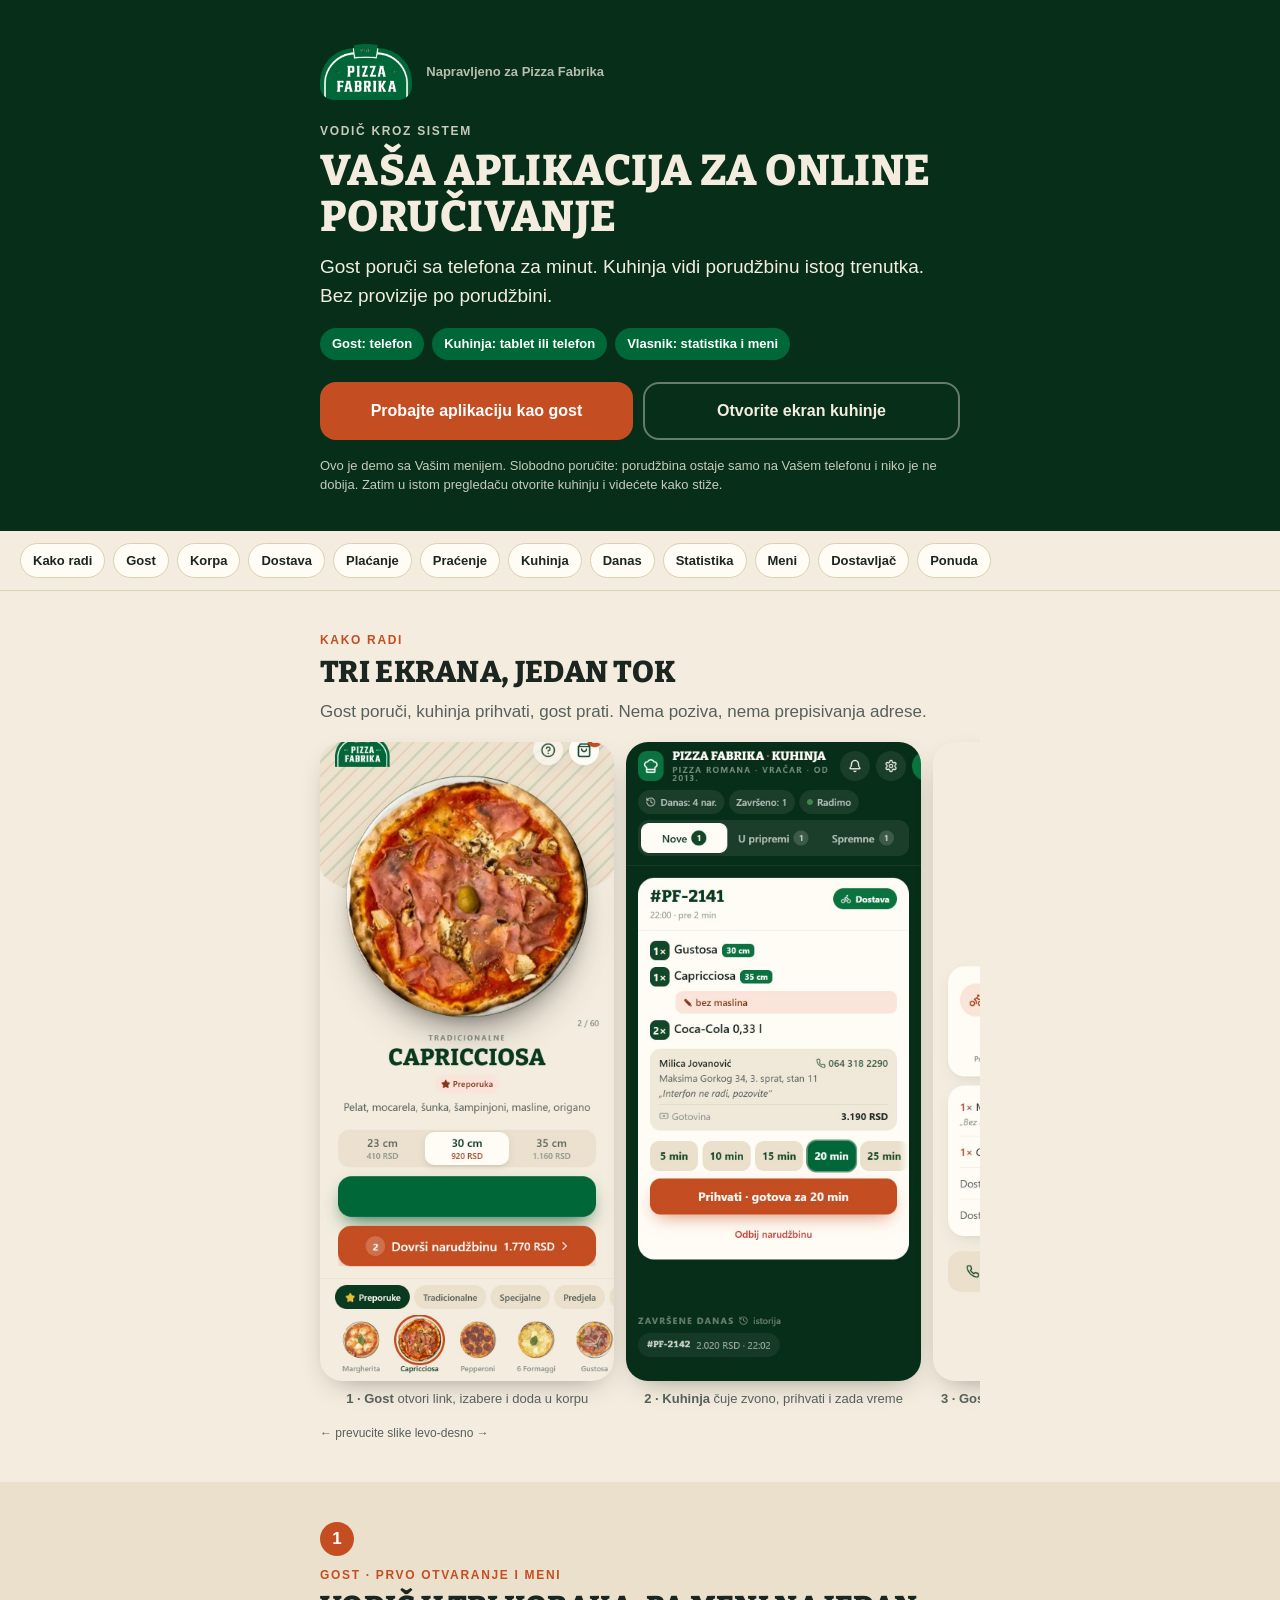
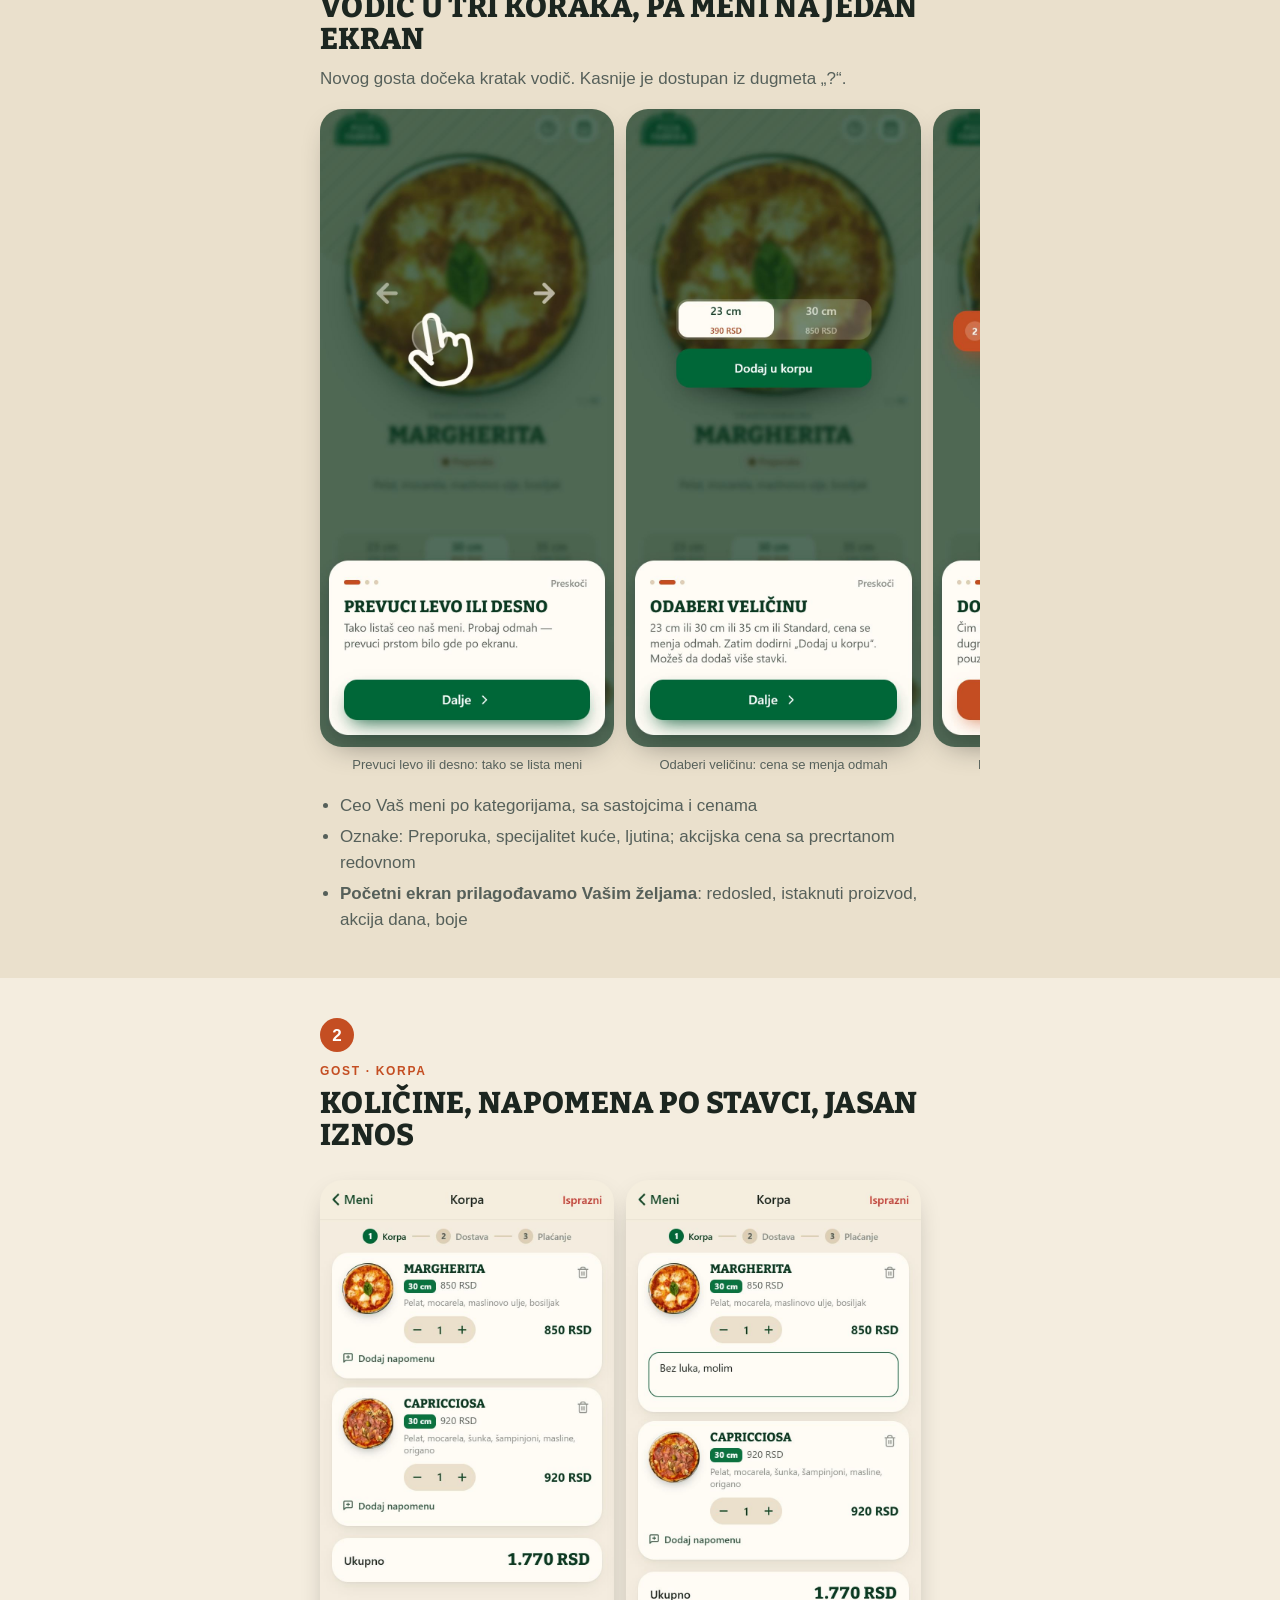
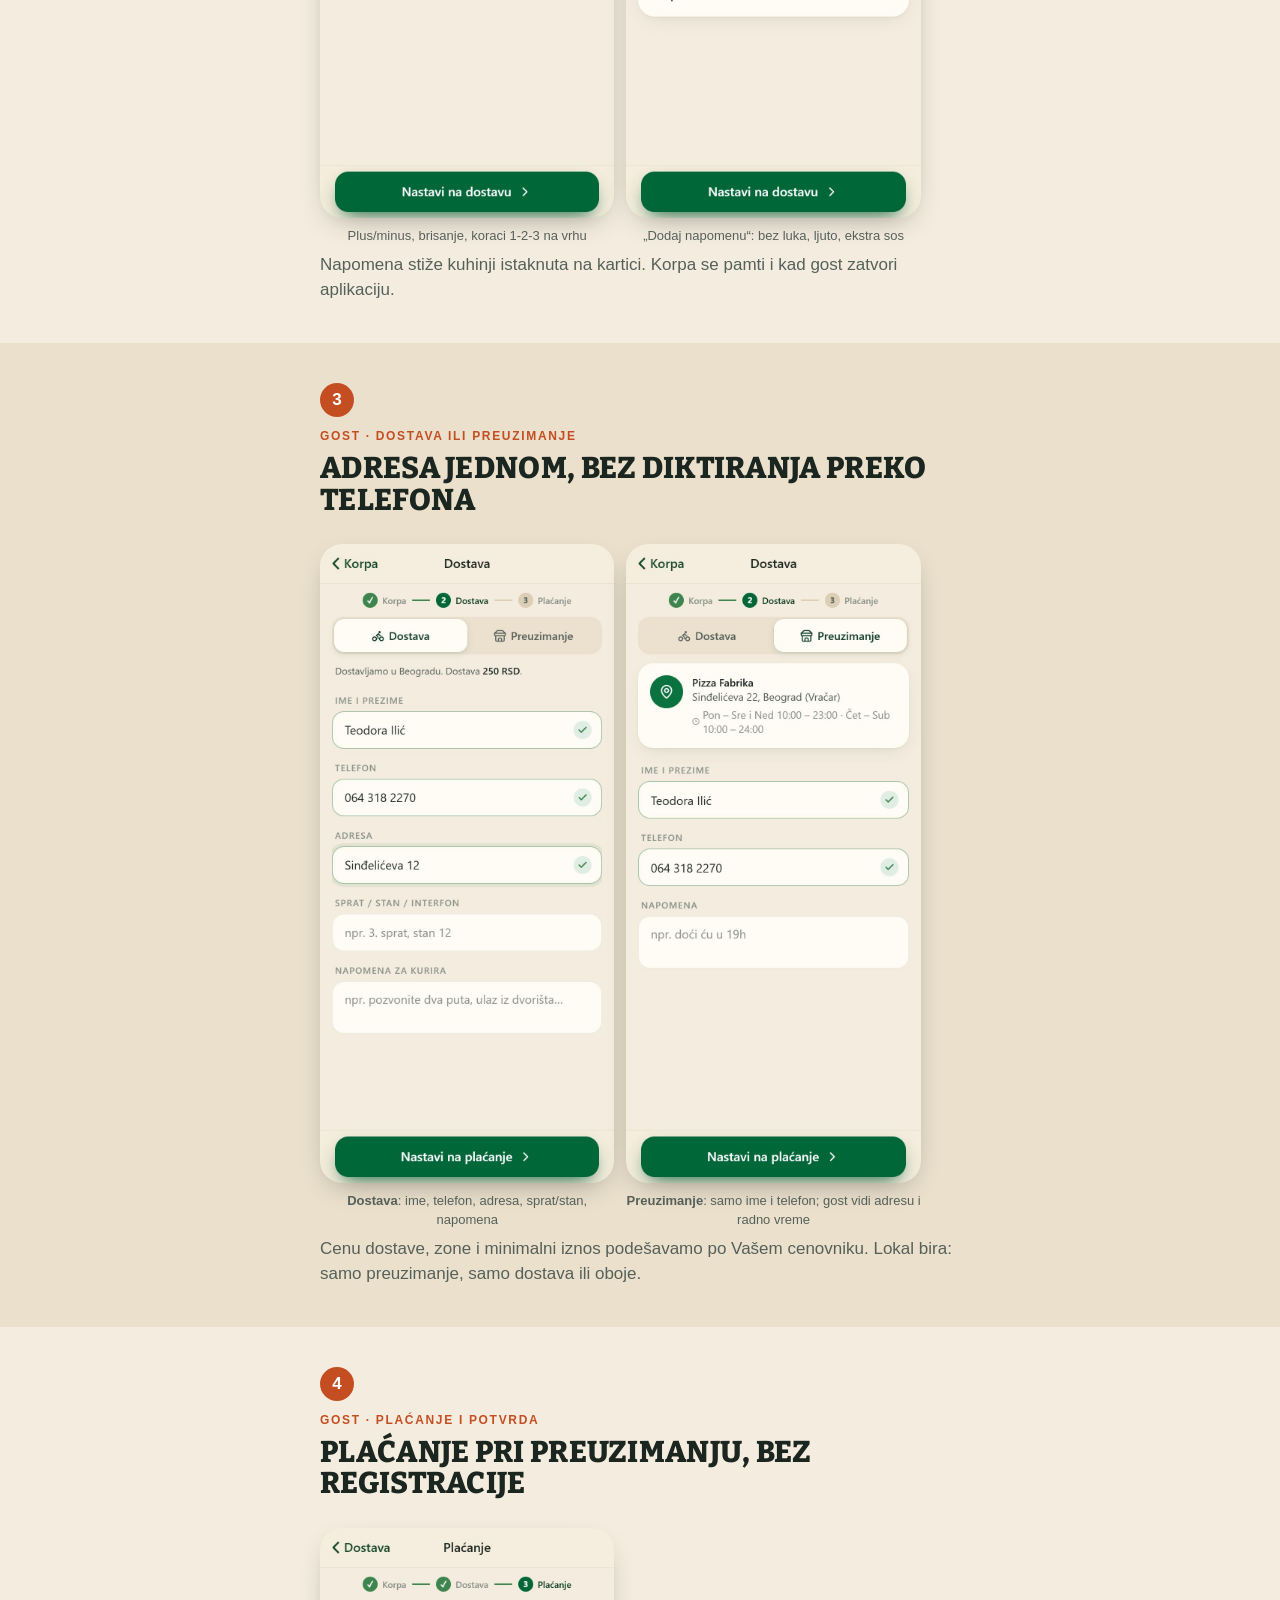
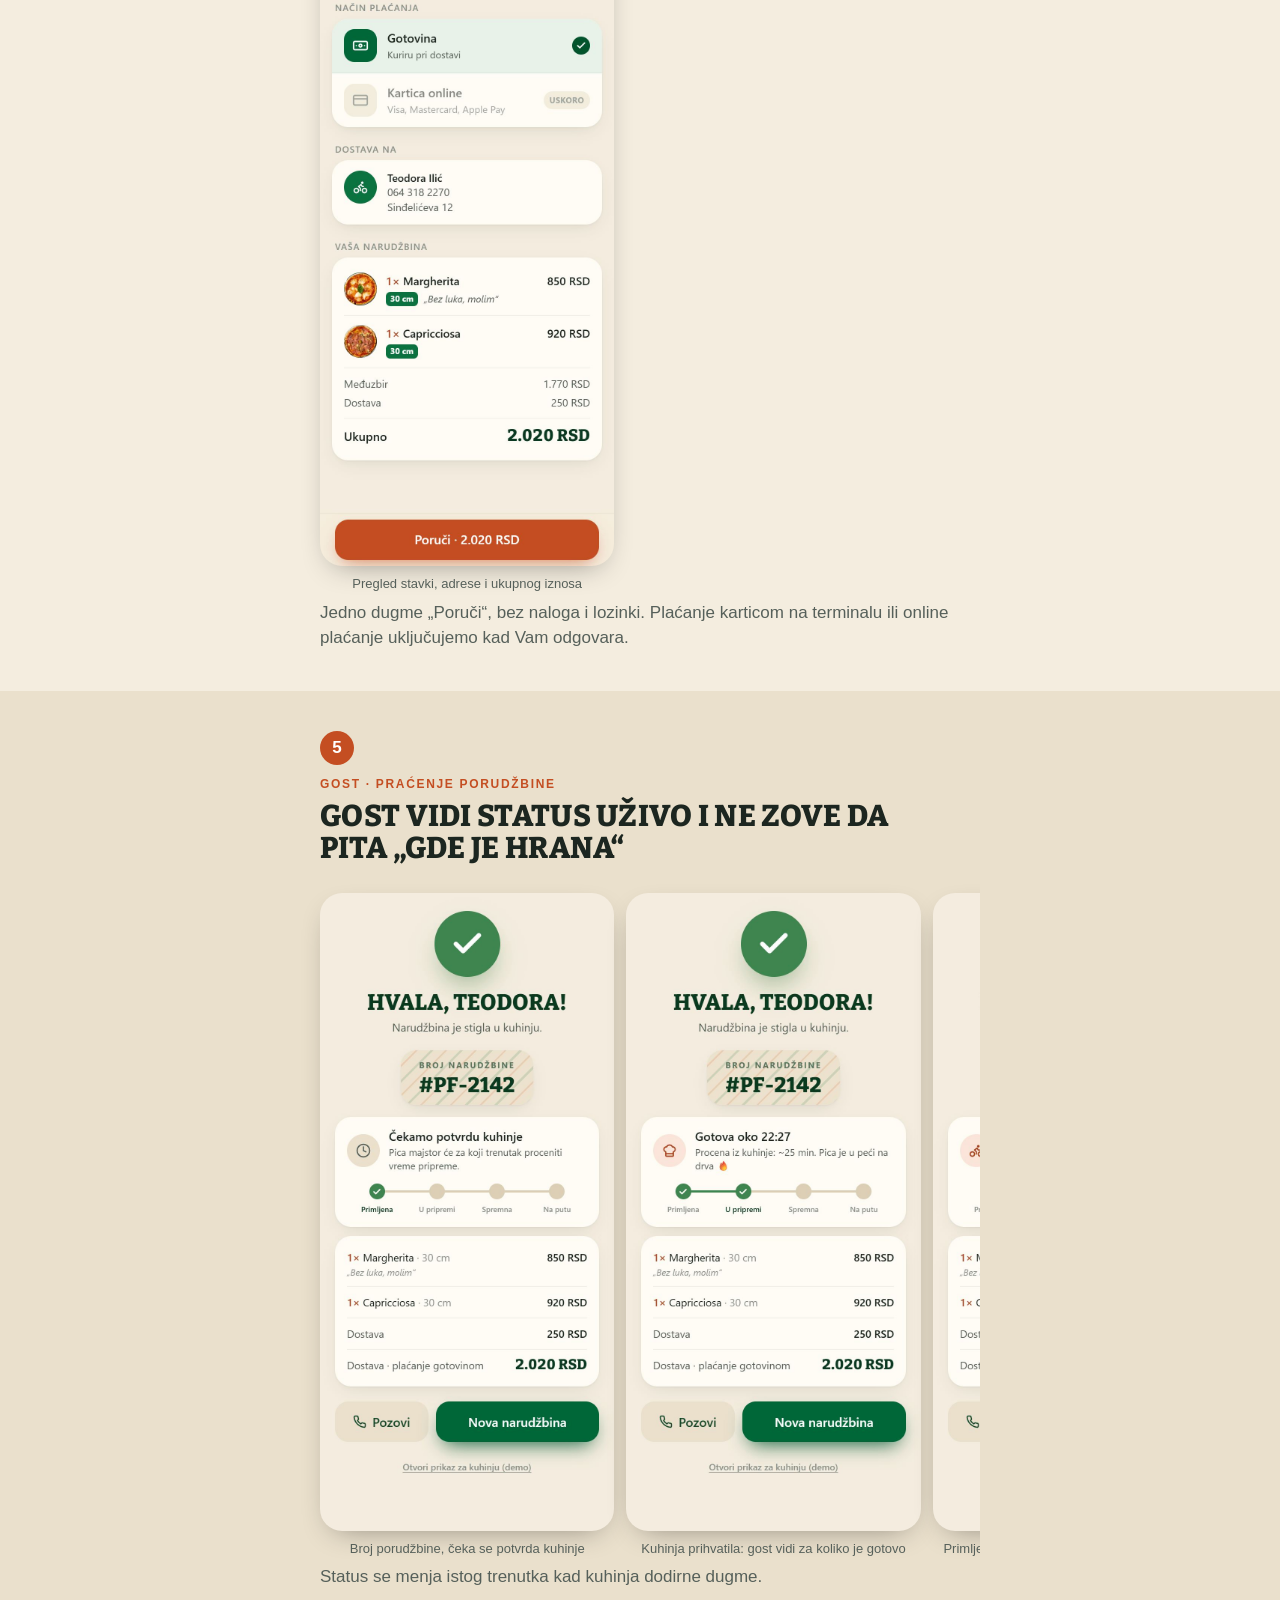
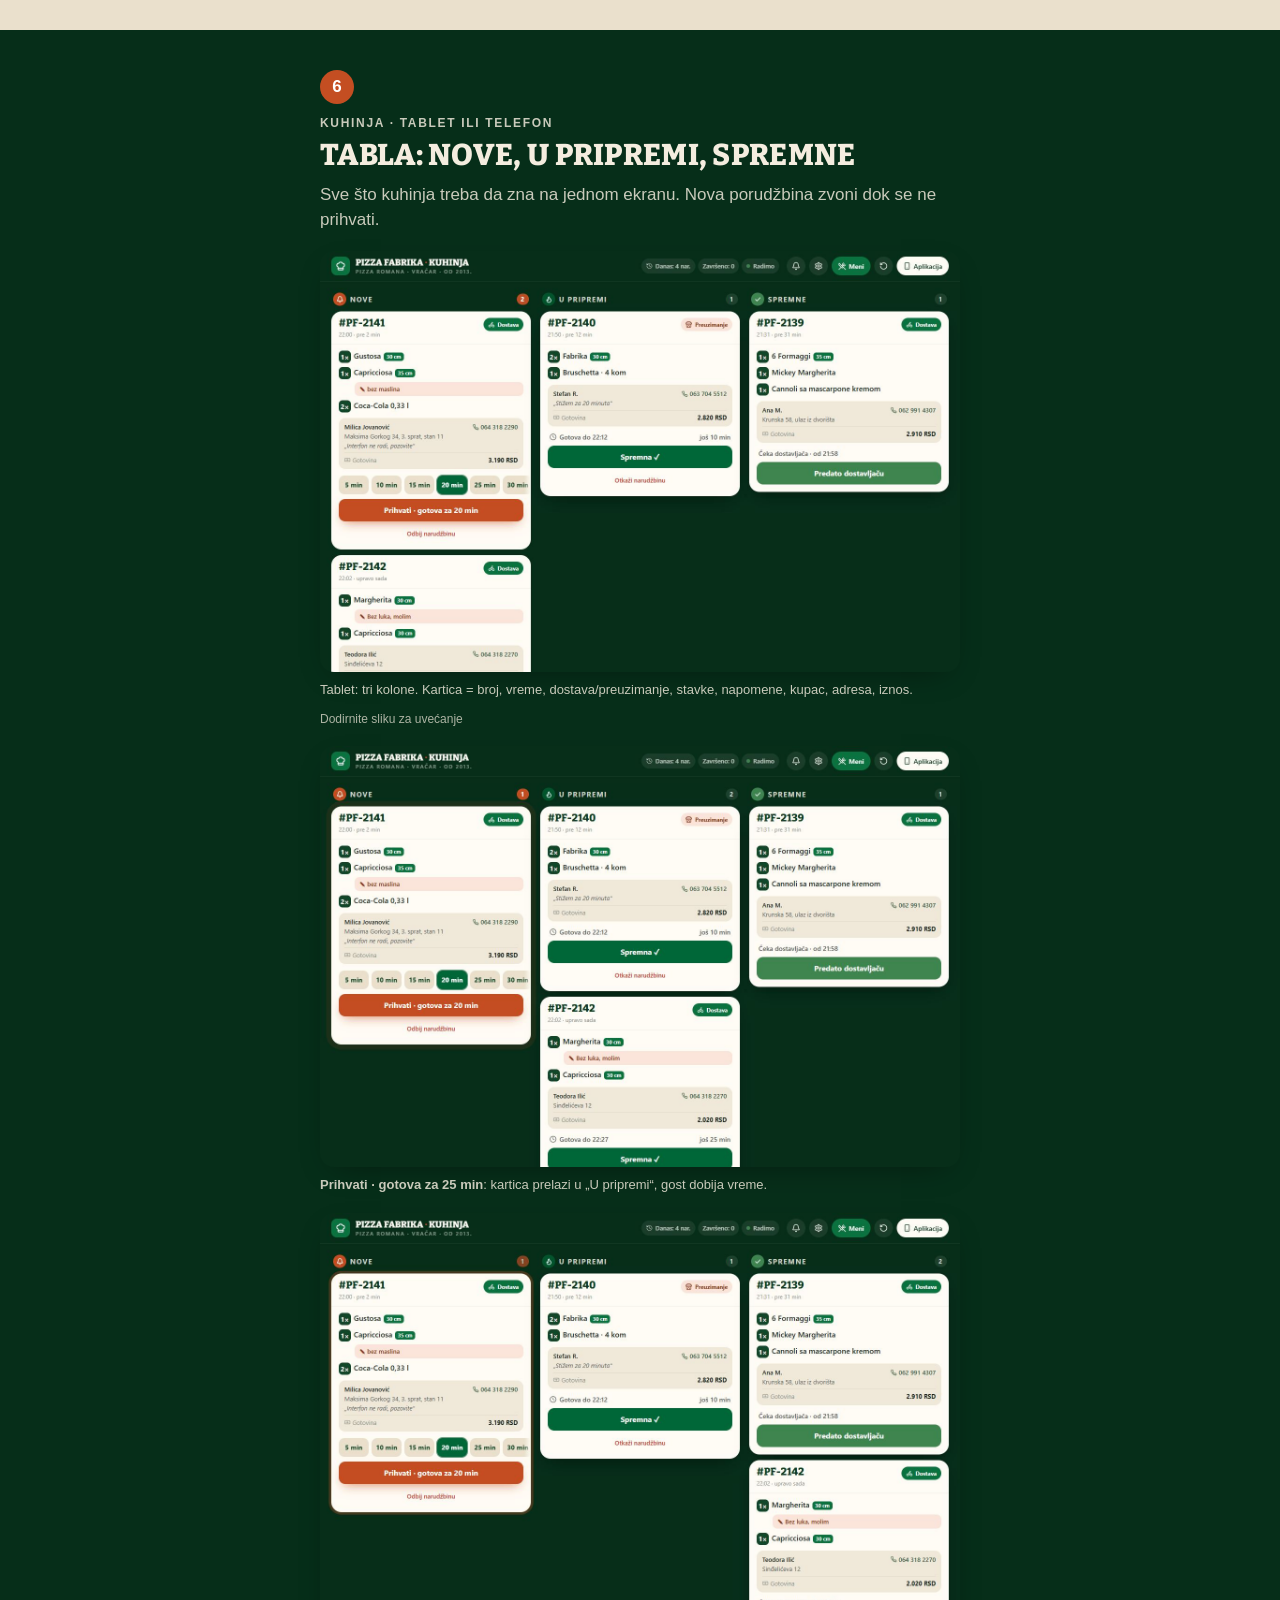
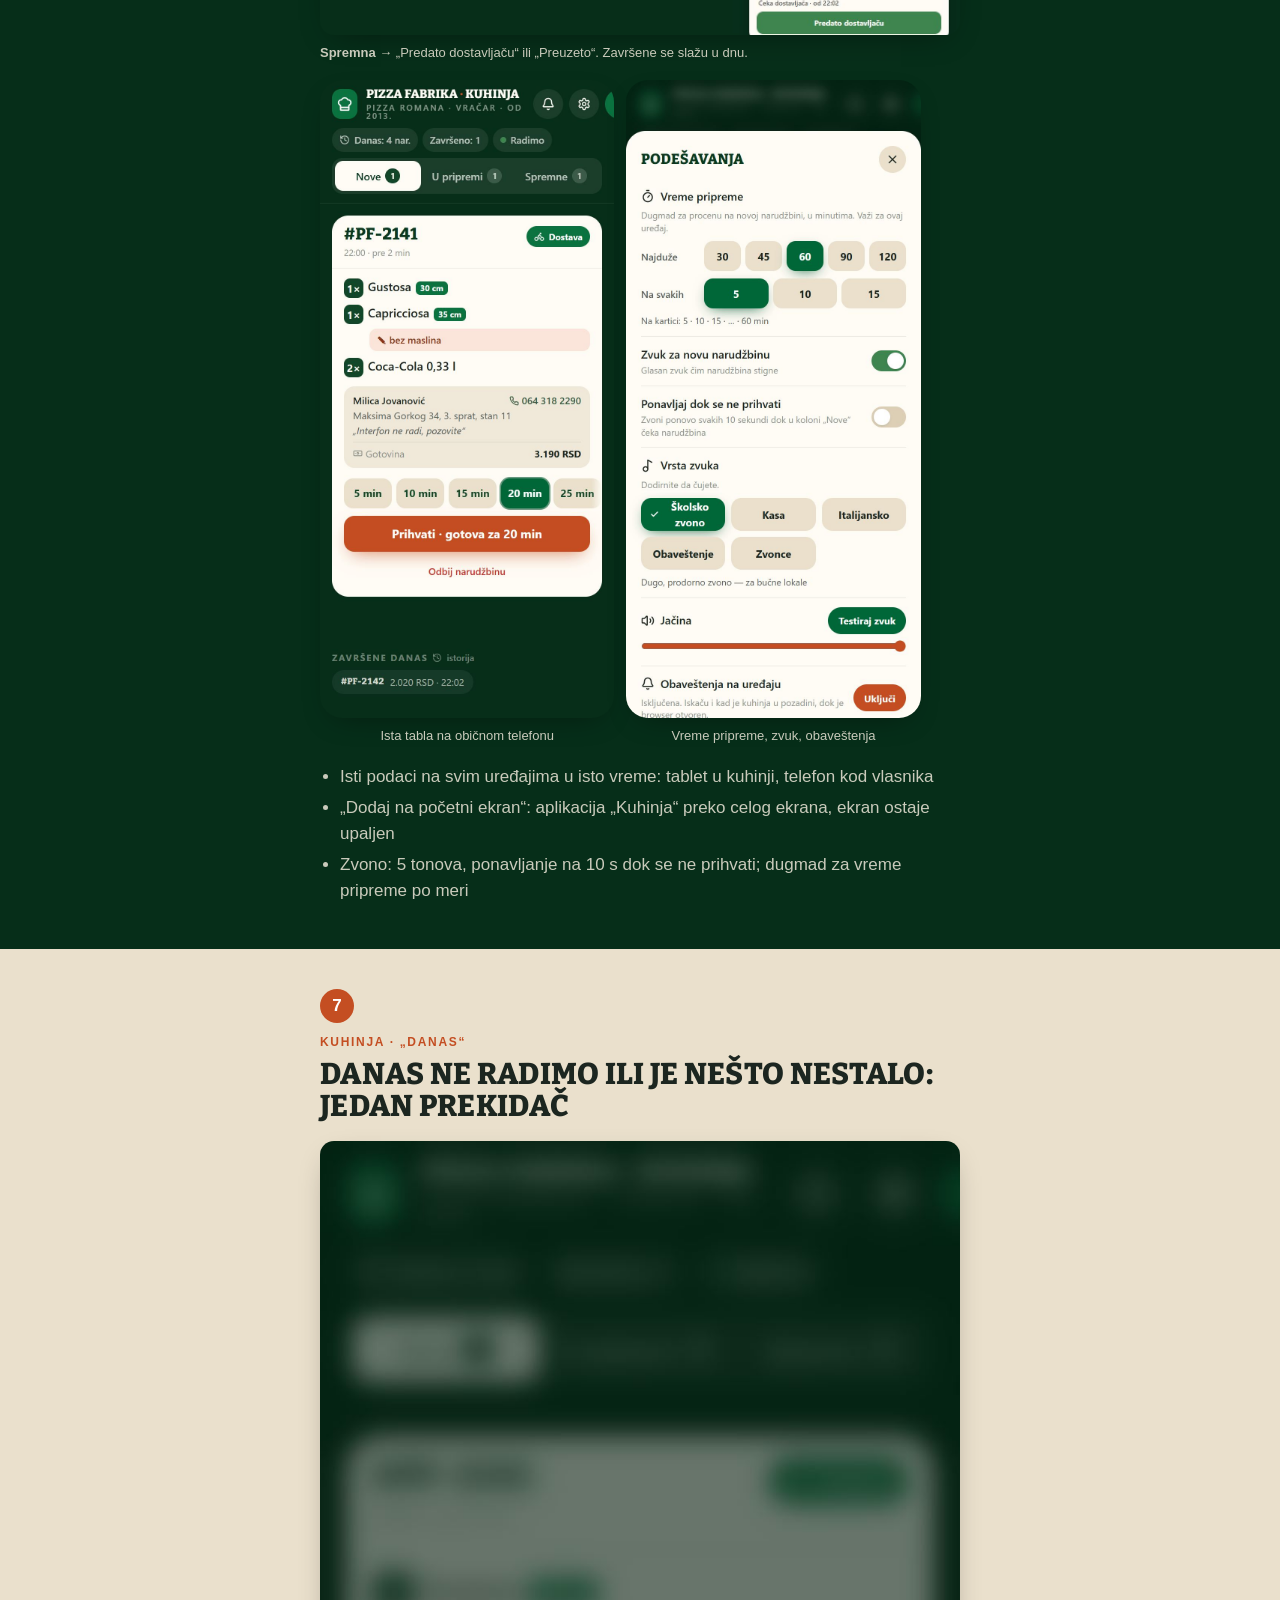
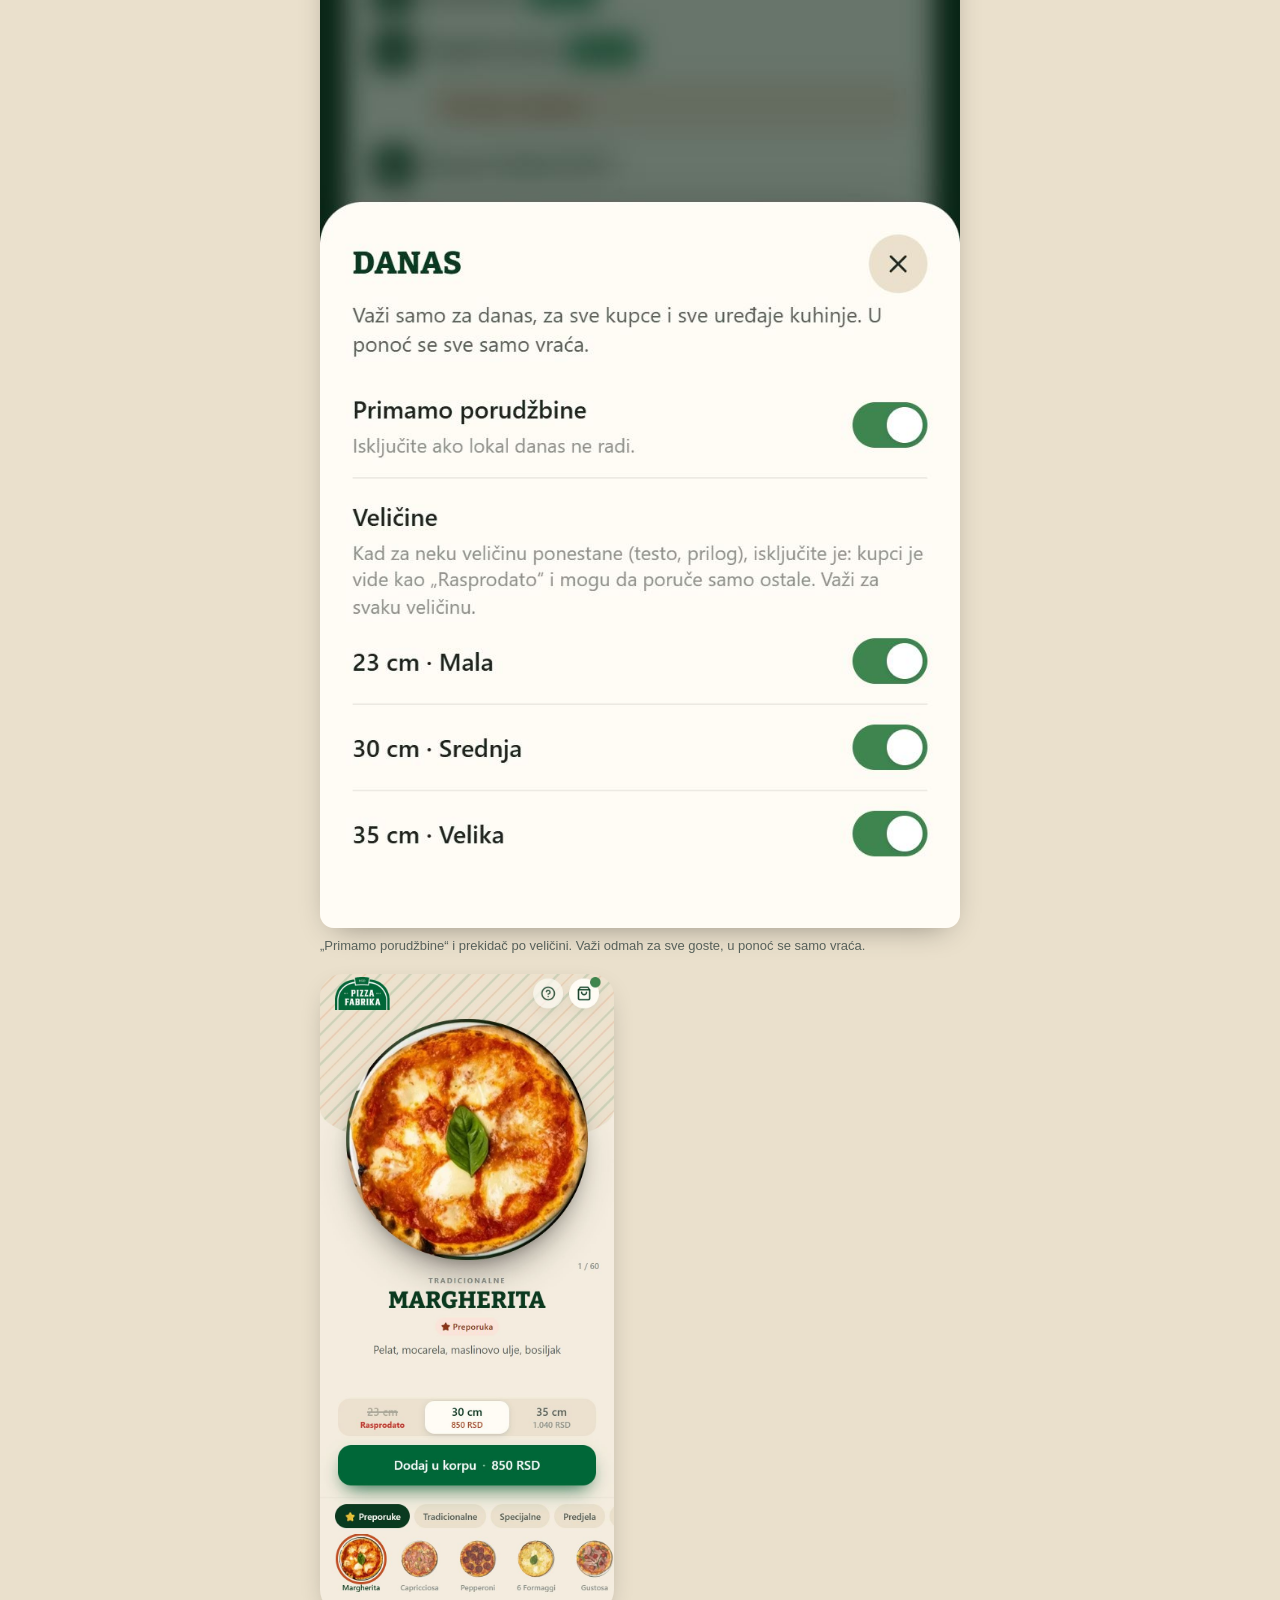
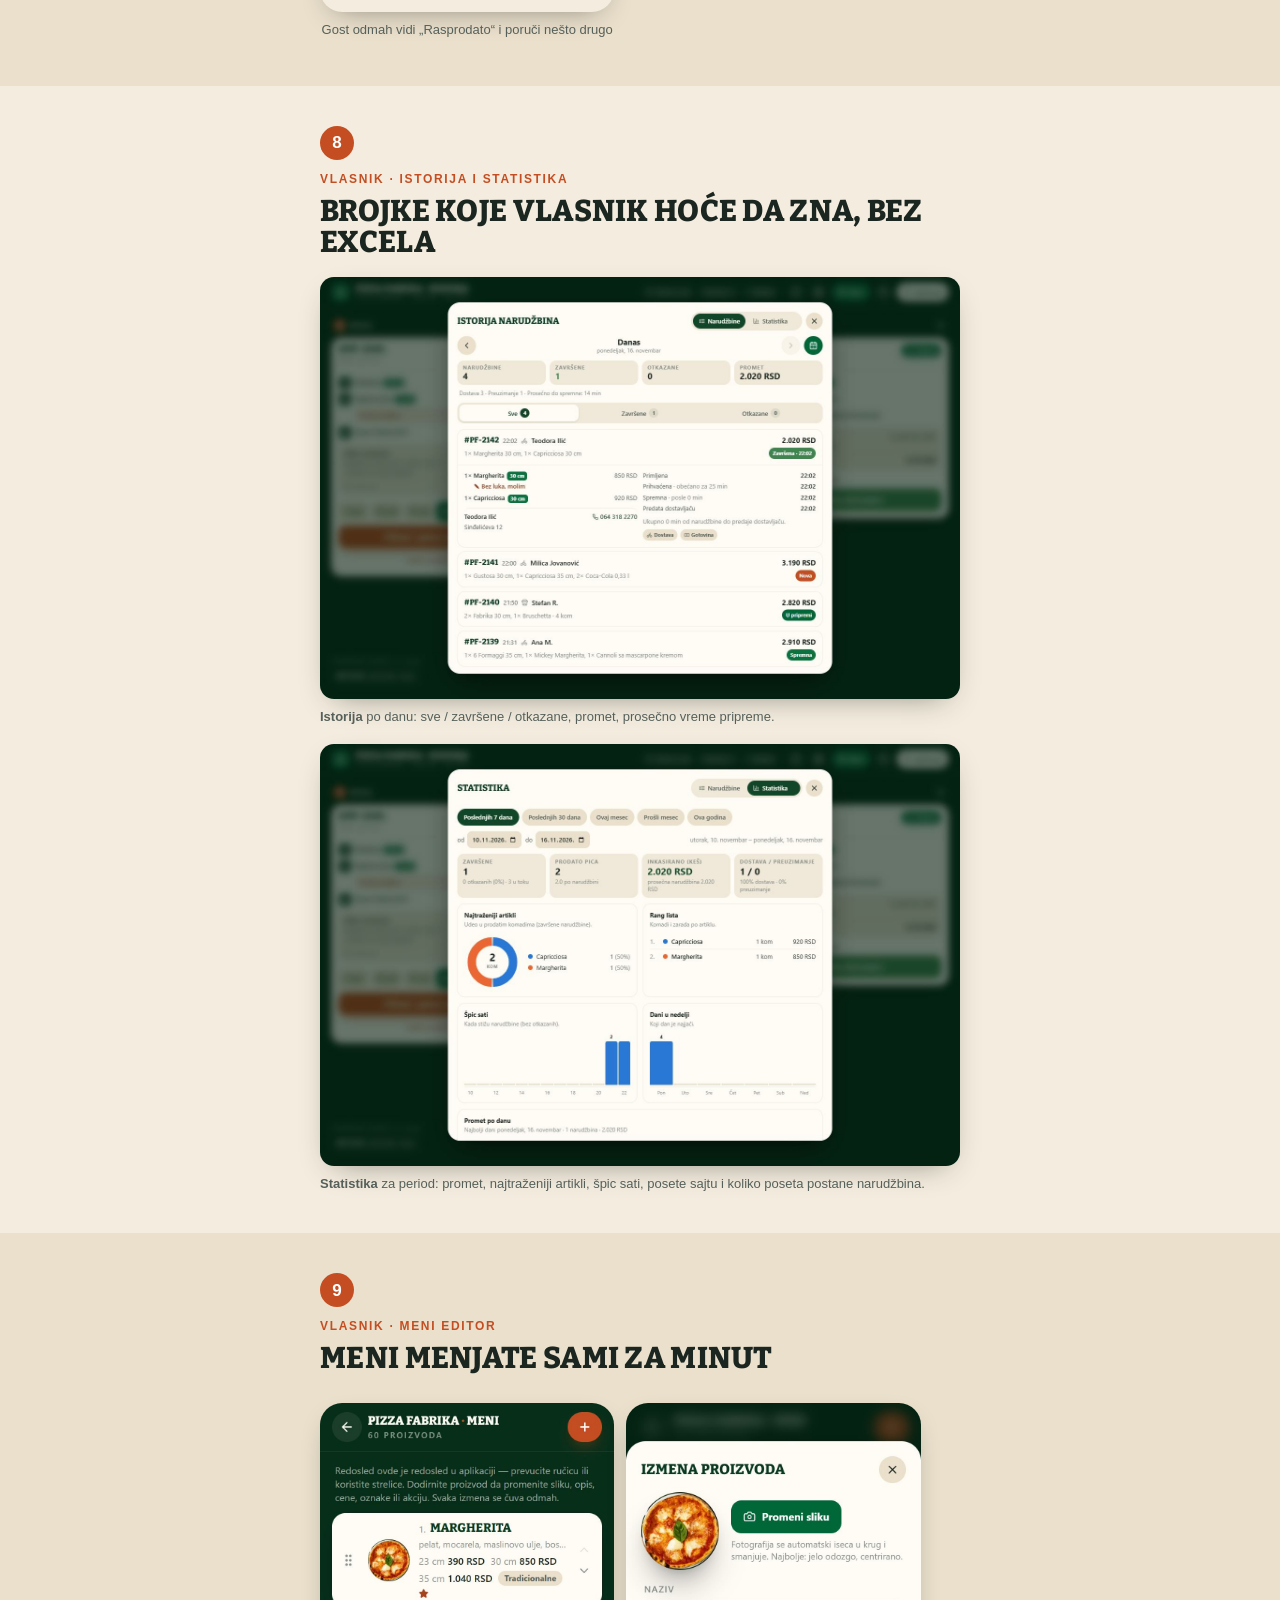
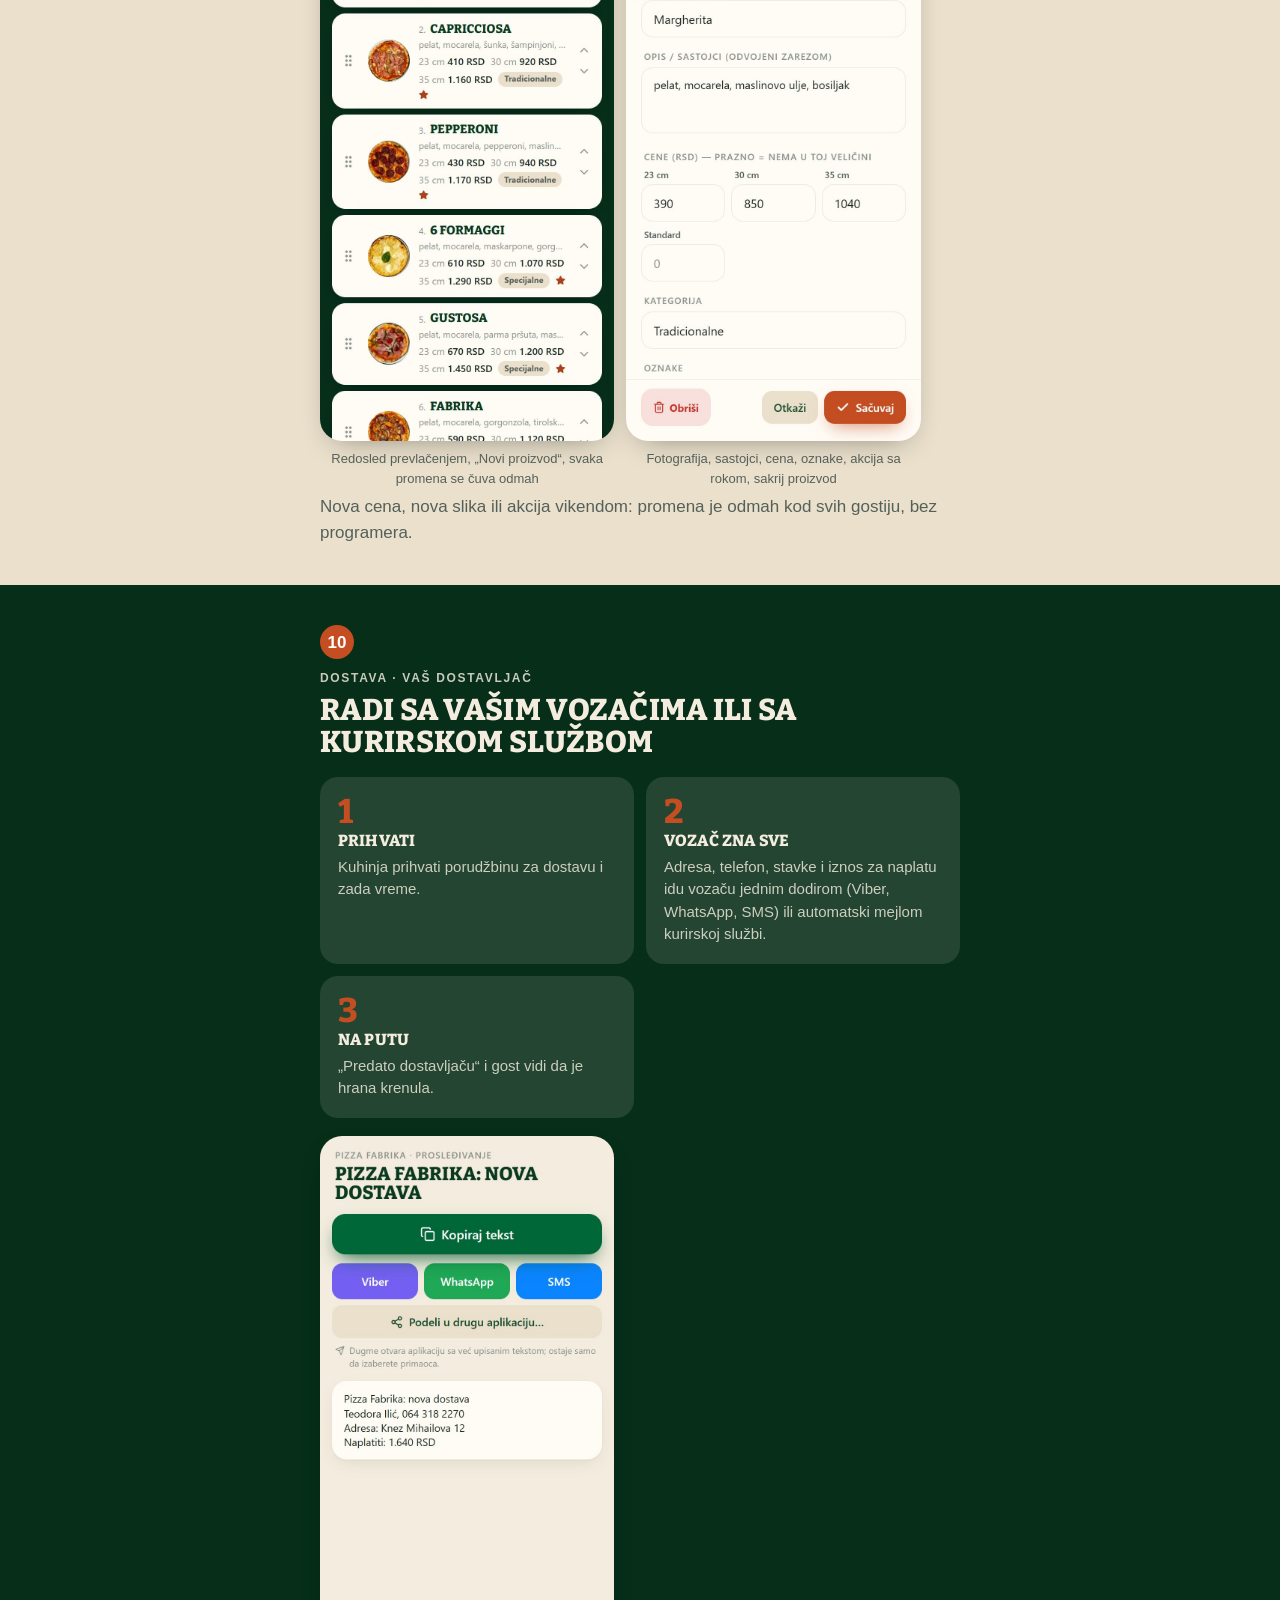
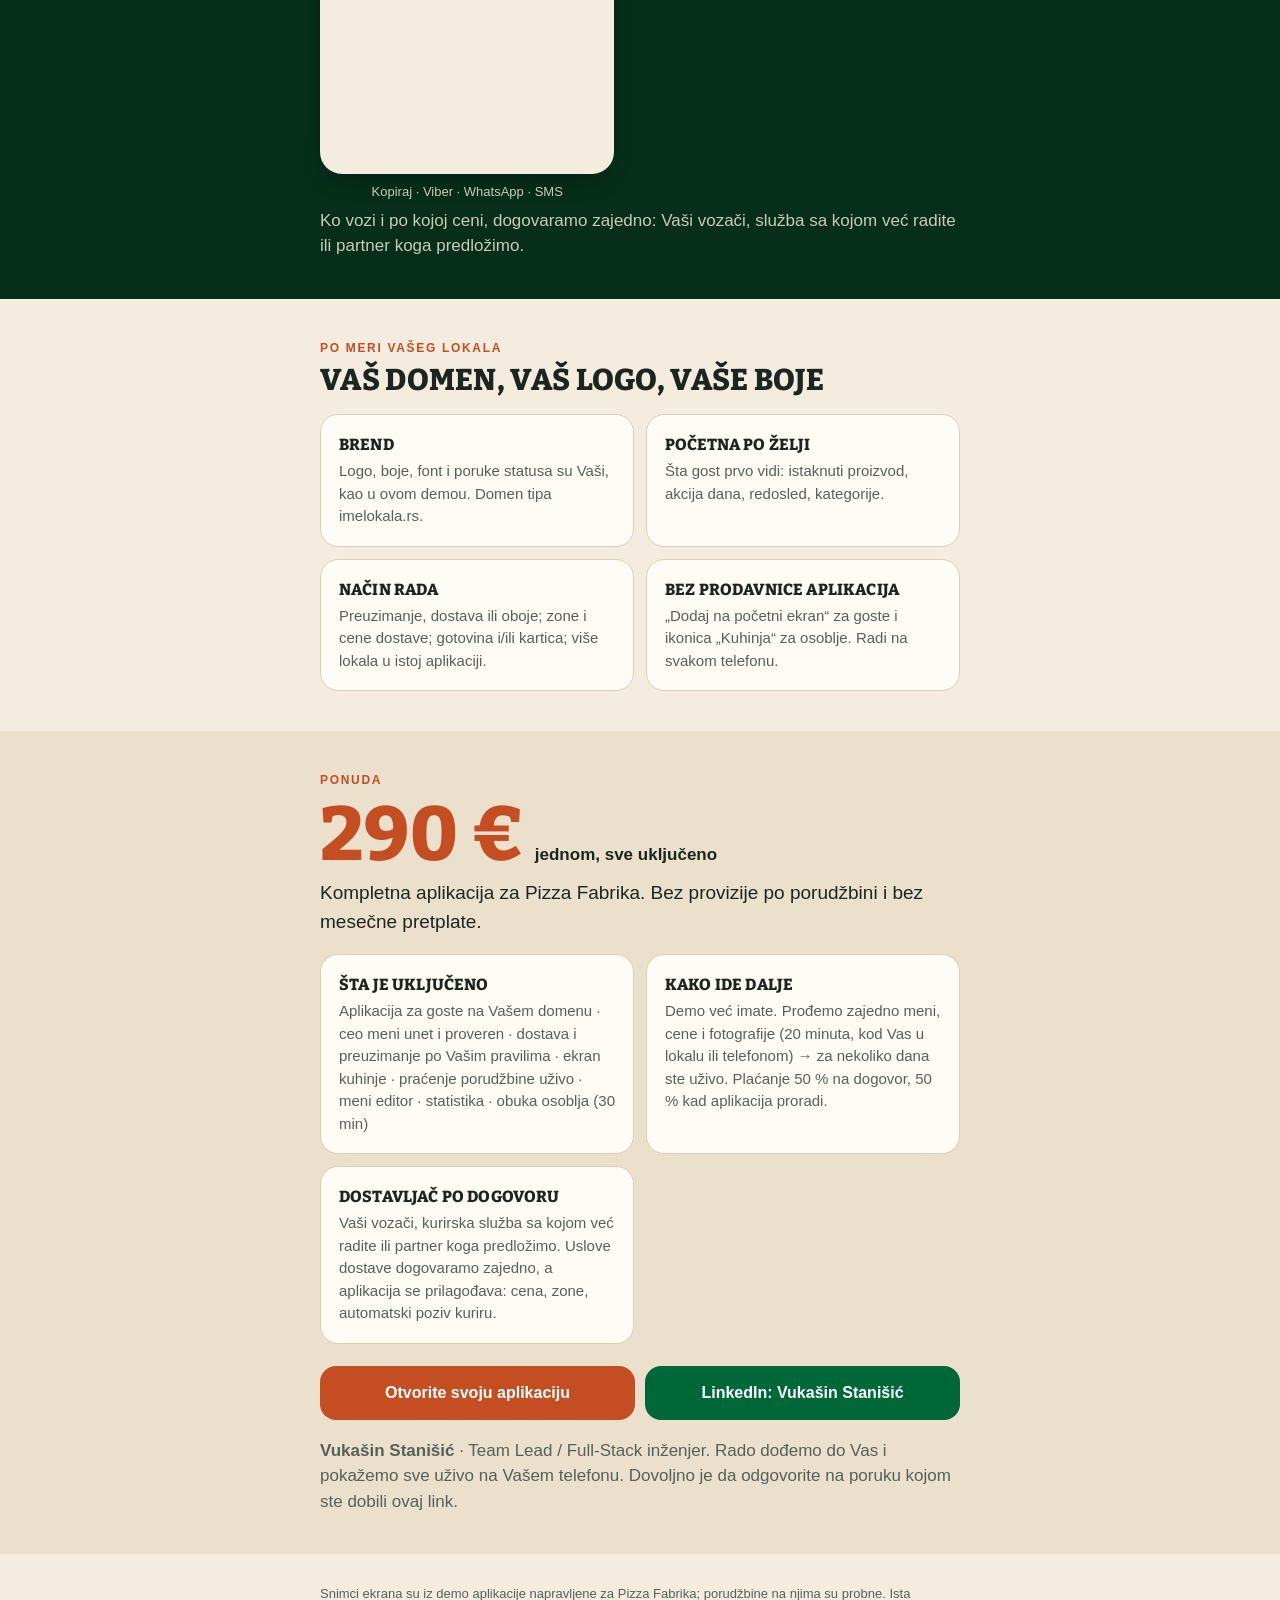
==== vodic/index.html @ 0bfd5756 "Deploy fabrika from ordering-food-ns" ====
<!DOCTYPE html>
<html lang="sr">
<head>
<meta charset="utf-8">
<meta name="viewport" content="width=device-width, initial-scale=1">
<title>Pizza Fabrika · vodič kroz aplikaciju</title>
<meta name="description" content="Kako radi aplikacija za online poručivanje napravljena za Pizza Fabrika: gost, kuhinja, vlasnik.">
<meta name="theme-color" content="#062E19">
<link rel="icon" href="../favicon.png">
<meta property="og:title" content="Pizza Fabrika · Vaša aplikacija za poručivanje">
<meta property="og:description" content="Vodič kroz sistem: kako gost poručuje, kako kuhinja prima porudžbine i šta vlasnik vidi.">
<meta property="og:image" content="https://vukasin00.github.io/pizza-fabrika-bg/icon-512.png">
<style>
/* self-hosted display font (latin + latin-ext for Serbian diacritics); ../ is filled in by vite.config.ts */
@font-face {
  font-family: 'Bitter';
  font-style: normal;
  font-weight: 800;
  font-display: swap;
  src: url(../fonts/bitter-800-latin-ext.woff2) format('woff2');
  unicode-range: U+0100-02BA, U+02BD-02C5, U+02C7-02CC, U+02CE-02D7, U+02DD-02FF, U+0304, U+0308, U+0329, U+1D00-1DBF, U+1E00-1E9F, U+1EF2-1EFF, U+2020, U+20A0-20AB, U+20AD-20C4, U+2113, U+2C60-2C7F, U+A720-A7FF;
}
@font-face {
  font-family: 'Bitter';
  font-style: normal;
  font-weight: 800;
  font-display: swap;
  src: url(../fonts/bitter-800-latin.woff2) format('woff2');
  unicode-range: U+0000-00FF, U+0131, U+0152-0153, U+02BB-02BC, U+02C6, U+02DA, U+02DC, U+0304, U+0308, U+0329, U+2000-206F, U+20AC, U+2122, U+2191, U+2193, U+2212, U+2215, U+FEFF, U+FFFD;
}

  :root{--bg:#F4EDDF;--card:#FFFCF5;--inset:#EAE0CC;--line:#DCCFB5;--primary:#006838;--on-primary:#FFFFFF;--dark:#062E19;--dark2:#0A3A20;--cta:#C44E22;--ink:#1C2620;--ink2:#56605A;--display:"Bitter", "Rockwell", Georgia, serif}
  *{box-sizing:border-box;margin:0;padding:0}
  html{scroll-behavior:smooth;-webkit-text-size-adjust:100%}
  body{font-family:-apple-system,BlinkMacSystemFont,"Segoe UI",Roboto,Inter,Arial,sans-serif;background:var(--bg);color:var(--ink);line-height:1.5;font-size:17px}
  .wrap{max-width:680px;margin:0 auto;padding:0 20px}
  h1,h2,h3,.big{font-family:var(--display);font-weight:800;letter-spacing:0.01em;text-transform:uppercase;line-height:1.06}
  h1{font-size:clamp(27px,7.0vw,43px)}
  h2{font-size:clamp(20px,5.2vw,30px);margin-bottom:10px}
  h3{font-size:16px}
  p{color:var(--ink2)}
  .eyebrow{font-size:12px;font-weight:700;letter-spacing:.14em;text-transform:uppercase;color:var(--cta);margin-bottom:8px}
  .lead{font-size:19px;color:var(--ink)}
  .dark{background:var(--dark);color:var(--bg)}
  .dark p,.dark li{color:var(--bg);opacity:.82}
  .dark .lead{color:var(--bg);opacity:1}
  .alt{background:var(--inset)}
  section{padding:40px 0}
  header.hero{padding:44px 0 36px}
  .brand{display:flex;align-items:center;gap:14px;margin-bottom:22px}
  .brand img{height:56px;width:auto;max-width:200px;object-fit:contain;border-radius:14px}
  .brand span{font-size:13px;font-weight:600;opacity:.75}
  .pills{display:flex;flex-wrap:wrap;gap:8px;margin-top:18px}
  .pill{background:var(--primary);color:var(--on-primary);border-radius:999px;padding:6px 12px;font-size:13px;font-weight:600}
  .btns{display:flex;flex-direction:column;gap:10px;margin-top:22px}
  .btn{display:flex;align-items:center;justify-content:center;gap:8px;padding:15px 18px;border-radius:16px;font-weight:700;text-decoration:none;font-size:16px;text-align:center}
  .btn-cta{background:var(--cta);color:#fff}
  .btn-primary{background:var(--primary);color:var(--on-primary)}
  .btn-ghost{background:transparent;color:var(--bg);border:2px solid color-mix(in srgb,var(--bg) 40%,transparent)}
  .small{font-size:13px}
  .toc{display:flex;gap:8px;overflow-x:auto;padding:12px 20px;scrollbar-width:none;background:var(--bg);position:sticky;top:0;z-index:5;border-bottom:1px solid var(--line)}
  .toc::-webkit-scrollbar{display:none}
  .toc a{white-space:nowrap;background:var(--card);border:1px solid var(--line);border-radius:999px;padding:7px 12px;font-size:13px;font-weight:600;color:var(--ink);text-decoration:none}
  .num{display:inline-flex;align-items:center;justify-content:center;width:34px;height:34px;border-radius:50%;background:var(--cta);color:#fff;font-weight:800;font-size:17px;margin-bottom:10px}
  ul{padding-left:20px;margin:12px 0 0}
  li{color:var(--ink2);margin-bottom:6px}
  b{font-weight:700;color:inherit}
  .strip{display:flex;gap:12px;overflow-x:auto;scroll-snap-type:x mandatory;padding:18px 20px 6px;margin:0 -20px;scrollbar-width:none;-webkit-overflow-scrolling:touch}
  .strip::-webkit-scrollbar{display:none}
  .shot{flex:0 0 72%;max-width:300px;scroll-snap-align:center}
  .shot img{width:100%;height:auto;border-radius:22px;display:block;background:var(--dark2);box-shadow:0 10px 30px -14px rgba(0,0,0,.45)}
  .shot p{font-size:13px;margin-top:8px;text-align:center}
  .tab{margin-top:18px}
  .tab img{width:100%;height:auto;border-radius:14px;display:block;cursor:zoom-in;box-shadow:0 10px 30px -14px rgba(0,0,0,.45)}
  .tab p{font-size:13px;margin-top:8px}
  .hint{font-size:12px;color:var(--ink2);margin-top:10px}
  .dark .hint{color:var(--bg);opacity:.7}
  .steps,.cards{display:grid;gap:12px;margin-top:18px}
  .step{background:var(--inset);border-radius:18px;padding:18px}
  .dark .step{background:color-mix(in srgb,var(--bg) 12%,var(--dark))}
  .step .big{font-size:34px;color:var(--cta);line-height:1}
  .step h3,.card h3{margin:4px 0 6px}
  .step p,.card p{font-size:15px}
  .card{background:var(--card);border-radius:18px;padding:18px;border:1px solid var(--line)}
  .price{display:flex;align-items:baseline;gap:10px;flex-wrap:wrap}
  .price .big{font-size:76px;color:var(--cta);line-height:1}
  a{color:var(--cta)}
  footer{padding:30px 0 60px;font-size:13px;color:var(--ink2)}
  .lb{position:fixed;inset:0;background:rgba(10,10,10,.96);display:none;z-index:50;overflow:auto;-webkit-overflow-scrolling:touch}
  .lb.on{display:block}
  .lb img{display:block;width:auto;max-width:none;min-width:100%;margin:0 auto}
  .lb .close{position:fixed;top:14px;right:14px;background:#fff;color:#111;border:0;border-radius:999px;padding:10px 16px;font-weight:700;font-size:15px;z-index:51}
  @media (min-width:700px){.steps,.cards{grid-template-columns:1fr 1fr}.btns{flex-direction:row}.btn{flex:1}.shot{flex-basis:46%}}
</style>
</head>
<body>

<header class="hero dark">
  <div class="wrap">
    <div class="brand"><img src="../logo.png" alt="Pizza Fabrika"><span>Napravljeno za Pizza Fabrika</span></div>
    <p class="eyebrow">Vodič kroz sistem</p>
    <h1>Vaša aplikacija za online poručivanje</h1>
    <p class="lead" style="margin-top:14px">Gost poruči sa telefona za minut. Kuhinja vidi porudžbinu istog trenutka. Bez provizije po porudžbini.</p>
    <div class="pills"><span class="pill">Gost: telefon</span><span class="pill">Kuhinja: tablet ili telefon</span><span class="pill">Vlasnik: statistika i meni</span></div>
    <div class="btns">
      <a class="btn btn-cta" href="https://vukasin00.github.io/pizza-fabrika-bg/">Probajte aplikaciju kao gost</a>
      <a class="btn btn-ghost" href="https://vukasin00.github.io/pizza-fabrika-bg/kuhinja">Otvorite ekran kuhinje</a>
    </div>
    <p class="small" style="margin-top:16px">Ovo je demo sa Vašim menijem. Slobodno poručite: porudžbina ostaje samo na Vašem telefonu i niko je ne dobija. Zatim u istom pregledaču otvorite kuhinju i videćete kako stiže.</p>
  </div>
</header>

<nav class="toc">
  <a href="#kako">Kako radi</a><a href="#gost">Gost</a><a href="#korpa">Korpa</a><a href="#dostava">Dostava</a><a href="#placanje">Plaćanje</a><a href="#pracenje">Praćenje</a><a href="#kuhinja">Kuhinja</a><a href="#danas">Danas</a><a href="#statistika">Statistika</a><a href="#meni">Meni</a><a href="#kurir">Dostavljač</a><a href="#ponuda">Ponuda</a>
</nav>

<section id="kako">
  <div class="wrap">
    <p class="eyebrow">Kako radi</p>
    <h2>Tri ekrana, jedan tok</h2>
    <p>Gost poruči, kuhinja prihvati, gost prati. Nema poziva, nema prepisivanja adrese.</p>
    <div class="strip">
      <div class="shot"><img src="img/home-added.jpg" alt="Gost dodaje u korpu" loading="lazy"><p><b>1 · Gost</b> otvori link, izabere i doda u korpu</p></div>
      <div class="shot"><img src="img/kuhinja-tel.jpg" alt="Kuhinja na telefonu" loading="lazy"><p><b>2 · Kuhinja</b> čuje zvono, prihvati i zada vreme</p></div>
      <div class="shot"><img src="img/status2.jpg" alt="Gost prati status" loading="lazy"><p><b>3 · Gost</b> uživo vidi: u pripremi, spremna, na putu</p></div>
    </div>
    <p class="hint">← prevucite slike levo-desno →</p>
  </div>
</section>

<section id="gost" class="alt">
  <div class="wrap">
    <span class="num">1</span>
    <p class="eyebrow">Gost · prvo otvaranje i meni</p>
    <h2>Vodič u tri koraka, pa meni na jedan ekran</h2>
    <p>Novog gosta dočeka kratak vodič. Kasnije je dostupan iz dugmeta „?“.</p>
    <div class="strip">
      <div class="shot"><img src="img/tut1.jpg" alt="Vodič korak 1" loading="lazy"><p>Prevuci levo ili desno: tako se lista meni</p></div>
      <div class="shot"><img src="img/tut2.jpg" alt="Vodič korak 2" loading="lazy"><p>Odaberi veličinu: cena se menja odmah</p></div>
      <div class="shot"><img src="img/tut3.jpg" alt="Vodič korak 3" loading="lazy"><p>Dovrši narudžbinu: gotovo za minut</p></div>
      <div class="shot"><img src="img/home.jpg" alt="Početni ekran" loading="lazy"><p>Jedan proizvod po ekranu, velika fotografija</p></div>
      <div class="shot"><img src="img/home-added.jpg" alt="Dodato u korpu" loading="lazy"><p>Brojač na korpi i dugme sa iznosom</p></div>
    </div>
    <ul>
      <li>Ceo Vaš meni po kategorijama, sa sastojcima i cenama</li>
      <li>Oznake: Preporuka, specijalitet kuće, ljutina; akcijska cena sa precrtanom redovnom</li>
      <li><b>Početni ekran prilagođavamo Vašim željama</b>: redosled, istaknuti proizvod, akcija dana, boje</li>
    </ul>
  </div>
</section>

<section id="korpa">
  <div class="wrap">
    <span class="num">2</span>
    <p class="eyebrow">Gost · korpa</p>
    <h2>Količine, napomena po stavci, jasan iznos</h2>
    <div class="strip">
      <div class="shot"><img src="img/korpa.jpg" alt="Korpa" loading="lazy"><p>Plus/minus, brisanje, koraci 1-2-3 na vrhu</p></div>
      <div class="shot"><img src="img/korpa-note.jpg" alt="Napomena" loading="lazy"><p>„Dodaj napomenu“: bez luka, ljuto, ekstra sos</p></div>
    </div>
    <p>Napomena stiže kuhinji istaknuta na kartici. Korpa se pamti i kad gost zatvori aplikaciju.</p>
  </div>
</section>

<section id="dostava" class="alt">
  <div class="wrap">
    <span class="num">3</span>
    <p class="eyebrow">Gost · dostava ili preuzimanje</p>
    <h2>Adresa jednom, bez diktiranja preko telefona</h2>
    <div class="strip">
      <div class="shot"><img src="img/dostava-full.jpg" alt="Forma za dostavu" loading="lazy"><p><b>Dostava</b>: ime, telefon, adresa, sprat/stan, napomena</p></div>
      <div class="shot"><img src="img/preuzimanje.jpg" alt="Preuzimanje" loading="lazy"><p><b>Preuzimanje</b>: samo ime i telefon; gost vidi adresu i radno vreme</p></div>
    </div>
    <p>Cenu dostave, zone i minimalni iznos podešavamo po Vašem cenovniku. Lokal bira: samo preuzimanje, samo dostava ili oboje.</p>
  </div>
</section>

<section id="placanje">
  <div class="wrap">
    <span class="num">4</span>
    <p class="eyebrow">Gost · plaćanje i potvrda</p>
    <h2>Plaćanje pri preuzimanju, bez registracije</h2>
    <div class="strip">
      <div class="shot"><img src="img/placanje.jpg" alt="Plaćanje" loading="lazy"><p>Pregled stavki, adrese i ukupnog iznosa</p></div>
    </div>
    <p>Jedno dugme „Poruči“, bez naloga i lozinki. Plaćanje karticom na terminalu ili online plaćanje uključujemo kad Vam odgovara.</p>
  </div>
</section>

<section id="pracenje" class="alt">
  <div class="wrap">
    <span class="num">5</span>
    <p class="eyebrow">Gost · praćenje porudžbine</p>
    <h2>Gost vidi status uživo i ne zove da pita „gde je hrana“</h2>
    <div class="strip">
      <div class="shot"><img src="img/status1.jpg" alt="Status primljena" loading="lazy"><p>Broj porudžbine, čeka se potvrda kuhinje</p></div>
      <div class="shot"><img src="img/status-priprema.jpg" alt="Status u pripremi" loading="lazy"><p>Kuhinja prihvatila: gost vidi za koliko je gotovo</p></div>
      <div class="shot"><img src="img/status2.jpg" alt="Status na putu" loading="lazy"><p>Primljena → U pripremi → Spremna → Na putu</p></div>
    </div>
    <p>Status se menja istog trenutka kad kuhinja dodirne dugme.</p>
  </div>
</section>

<section id="kuhinja" class="dark">
  <div class="wrap">
    <span class="num">6</span>
    <p class="eyebrow">Kuhinja · tablet ili telefon</p>
    <h2>Tabla: Nove, U pripremi, Spremne</h2>
    <p>Sve što kuhinja treba da zna na jednom ekranu. Nova porudžbina zvoni dok se ne prihvati.</p>
    <div class="tab"><img src="img/kuhinja-tablet.jpg" alt="Kuhinja na tabletu" data-zoom loading="lazy"><p>Tablet: tri kolone. Kartica = broj, vreme, dostava/preuzimanje, stavke, napomene, kupac, adresa, iznos.</p></div>
    <p class="hint">Dodirnite sliku za uvećanje</p>
    <div class="tab"><img src="img/kuhinja-prihvacena.jpg" alt="Prihvaćena porudžbina" data-zoom loading="lazy"><p><b>Prihvati · gotova za 25 min</b>: kartica prelazi u „U pripremi“, gost dobija vreme.</p></div>
    <div class="tab"><img src="img/kuhinja-ceka.jpg" alt="Spremna porudžbina" data-zoom loading="lazy"><p><b>Spremna</b> → „Predato dostavljaču“ ili „Preuzeto“. Završene se slažu u dnu.</p></div>
    <div class="strip">
      <div class="shot"><img src="img/kuhinja-tel.jpg" alt="Kuhinja na telefonu" loading="lazy"><p>Ista tabla na običnom telefonu</p></div>
      <div class="shot"><img src="img/podesavanja.jpg" alt="Podešavanja kuhinje" loading="lazy"><p>Vreme pripreme, zvuk, obaveštenja</p></div>
    </div>
    <ul>
      <li>Isti podaci na svim uređajima u isto vreme: tablet u kuhinji, telefon kod vlasnika</li>
      <li>„Dodaj na početni ekran“: aplikacija „Kuhinja“ preko celog ekrana, ekran ostaje upaljen</li>
      <li>Zvono: 5 tonova, ponavljanje na 10 s dok se ne prihvati; dugmad za vreme pripreme po meri</li>
    </ul>
  </div>
</section>

<section id="danas" class="alt">
  <div class="wrap">
    <span class="num">7</span>
    <p class="eyebrow">Kuhinja · „Danas“</p>
    <h2>Danas ne radimo ili je nešto nestalo: jedan prekidač</h2>
    <div class="tab"><img src="img/danas.jpg" alt="Panel Danas" data-zoom loading="lazy"><p>„Primamo porudžbine“ i prekidač po veličini. Važi odmah za sve goste, u ponoć se samo vraća.</p></div>
    <div class="strip"><div class="shot"><img src="img/rasprodato.jpg" alt="Rasprodato" loading="lazy"><p>Gost odmah vidi „Rasprodato“ i poruči nešto drugo</p></div></div>
  </div>
</section>

<section id="statistika">
  <div class="wrap">
    <span class="num">8</span>
    <p class="eyebrow">Vlasnik · istorija i statistika</p>
    <h2>Brojke koje vlasnik hoće da zna, bez Excela</h2>
    <div class="tab"><img src="img/istorija.jpg" alt="Istorija narudžbina" data-zoom loading="lazy"><p><b>Istorija</b> po danu: sve / završene / otkazane, promet, prosečno vreme pripreme.</p></div>
    <div class="tab"><img src="img/statistika.jpg" alt="Statistika" data-zoom loading="lazy"><p><b>Statistika</b> za period: promet, najtraženiji artikli, špic sati, posete sajtu i koliko poseta postane narudžbina.</p></div>
  </div>
</section>

<section id="meni" class="alt">
  <div class="wrap">
    <span class="num">9</span>
    <p class="eyebrow">Vlasnik · meni editor</p>
    <h2>Meni menjate sami za minut</h2>
    <div class="strip">
      <div class="shot"><img src="img/meni-lista.jpg" alt="Lista proizvoda" loading="lazy"><p>Redosled prevlačenjem, „Novi proizvod“, svaka promena se čuva odmah</p></div>
      <div class="shot"><img src="img/meni-izmena.jpg" alt="Izmena proizvoda" loading="lazy"><p>Fotografija, sastojci, cena, oznake, akcija sa rokom, sakrij proizvod</p></div>
    </div>
    <p>Nova cena, nova slika ili akcija vikendom: promena je odmah kod svih gostiju, bez programera.</p>
  </div>
</section>

<section id="kurir" class="dark">
  <div class="wrap">
    <span class="num">10</span>
    <p class="eyebrow">Dostava · Vaš dostavljač</p>
    <h2>Radi sa Vašim vozačima ili sa kurirskom službom</h2>
    <div class="steps">
      <div class="step"><div class="big">1</div><h3>Prihvati</h3><p>Kuhinja prihvati porudžbinu za dostavu i zada vreme.</p></div>
      <div class="step"><div class="big">2</div><h3>Vozač zna sve</h3><p>Adresa, telefon, stavke i iznos za naplatu idu vozaču jednim dodirom (Viber, WhatsApp, SMS) ili automatski mejlom kurirskoj službi.</p></div>
      <div class="step"><div class="big">3</div><h3>Na putu</h3><p>„Predato dostavljaču“ i gost vidi da je hrana krenula.</p></div>
    </div>
    <div class="strip"><div class="shot"><img src="img/prosledi.jpg" alt="Prosleđivanje vozaču" loading="lazy"><p>Kopiraj · Viber · WhatsApp · SMS</p></div></div>
    <p>Ko vozi i po kojoj ceni, dogovaramo zajedno: Vaši vozači, služba sa kojom već radite ili partner koga predložimo.</p>
  </div>
</section>

<section id="brend">
  <div class="wrap">
    <p class="eyebrow">Po meri Vašeg lokala</p>
    <h2>Vaš domen, Vaš logo, Vaše boje</h2>
    <div class="cards">
      <div class="card"><h3>Brend</h3><p>Logo, boje, font i poruke statusa su Vaši, kao u ovom demou. Domen tipa imelokala.rs.</p></div>
      <div class="card"><h3>Početna po želji</h3><p>Šta gost prvo vidi: istaknuti proizvod, akcija dana, redosled, kategorije.</p></div>
      <div class="card"><h3>Način rada</h3><p>Preuzimanje, dostava ili oboje; zone i cene dostave; gotovina i/ili kartica; više lokala u istoj aplikaciji.</p></div>
      <div class="card"><h3>Bez prodavnice aplikacija</h3><p>„Dodaj na početni ekran“ za goste i ikonica „Kuhinja“ za osoblje. Radi na svakom telefonu.</p></div>
    </div>
  </div>
</section>

<section id="ponuda" class="alt">
  <div class="wrap">
    <p class="eyebrow">Ponuda</p>
    <div class="price"><span class="big">290 €</span><span style="font-weight:700">jednom, sve uključeno</span></div>
    <p class="lead" style="margin-top:6px">Kompletna aplikacija za Pizza Fabrika. Bez provizije po porudžbini i bez mesečne pretplate.</p>
    <div class="cards">
      <div class="card"><h3>Šta je uključeno</h3><p>Aplikacija za goste na Vašem domenu · ceo meni unet i proveren · dostava i preuzimanje po Vašim pravilima · ekran kuhinje · praćenje porudžbine uživo · meni editor · statistika · obuka osoblja (30 min)</p></div>
      <div class="card"><h3>Kako ide dalje</h3><p>Demo već imate. Prođemo zajedno meni, cene i fotografije (20 minuta, kod Vas u lokalu ili telefonom) → za nekoliko dana ste uživo. Plaćanje 50 % na dogovor, 50 % kad aplikacija proradi.</p></div>
      <div class="card"><h3>Dostavljač po dogovoru</h3><p>Vaši vozači, kurirska služba sa kojom već radite ili partner koga predložimo. Uslove dostave dogovaramo zajedno, a aplikacija se prilagođava: cena, zone, automatski poziv kuriru.</p></div>
    </div>
    <div class="btns">
      <a class="btn btn-cta" href="https://vukasin00.github.io/pizza-fabrika-bg/">Otvorite svoju aplikaciju</a>
      <a class="btn btn-primary" href="https://rs.linkedin.com/in/vukasin-stanisic">LinkedIn: Vukašin Stanišić</a>
    </div>
    <p style="margin-top:18px"><b>Vukašin Stanišić</b> · Team Lead / Full-Stack inženjer. Rado dođemo do Vas i pokažemo sve uživo na Vašem telefonu. Dovoljno je da odgovorite na poruku kojom ste dobili ovaj link.</p>
  </div>
</section>

<footer><div class="wrap">Snimci ekrana su iz demo aplikacije napravljene za Pizza Fabrika; porudžbine na njima su probne. Ista aplikacija već radi u produkciji u Novom Sadu (pizzamore.rs).</div></footer>

<div class="lb" id="lb"><button class="close" type="button">Zatvori ✕</button><img alt=""></div>
<script>
(function(){
  var lb=document.getElementById('lb'),im=lb.querySelector('img');
  document.querySelectorAll('img[data-zoom]').forEach(function(el){
    el.addEventListener('click',function(){im.src=el.src;im.alt=el.alt;im.style.width=Math.max(window.innerWidth*1.8,1200)+'px';lb.classList.add('on');lb.scrollLeft=0;});
  });
  lb.querySelector('.close').addEventListener('click',function(){lb.classList.remove('on');im.src='';});
})();
</script>
</body>
</html>
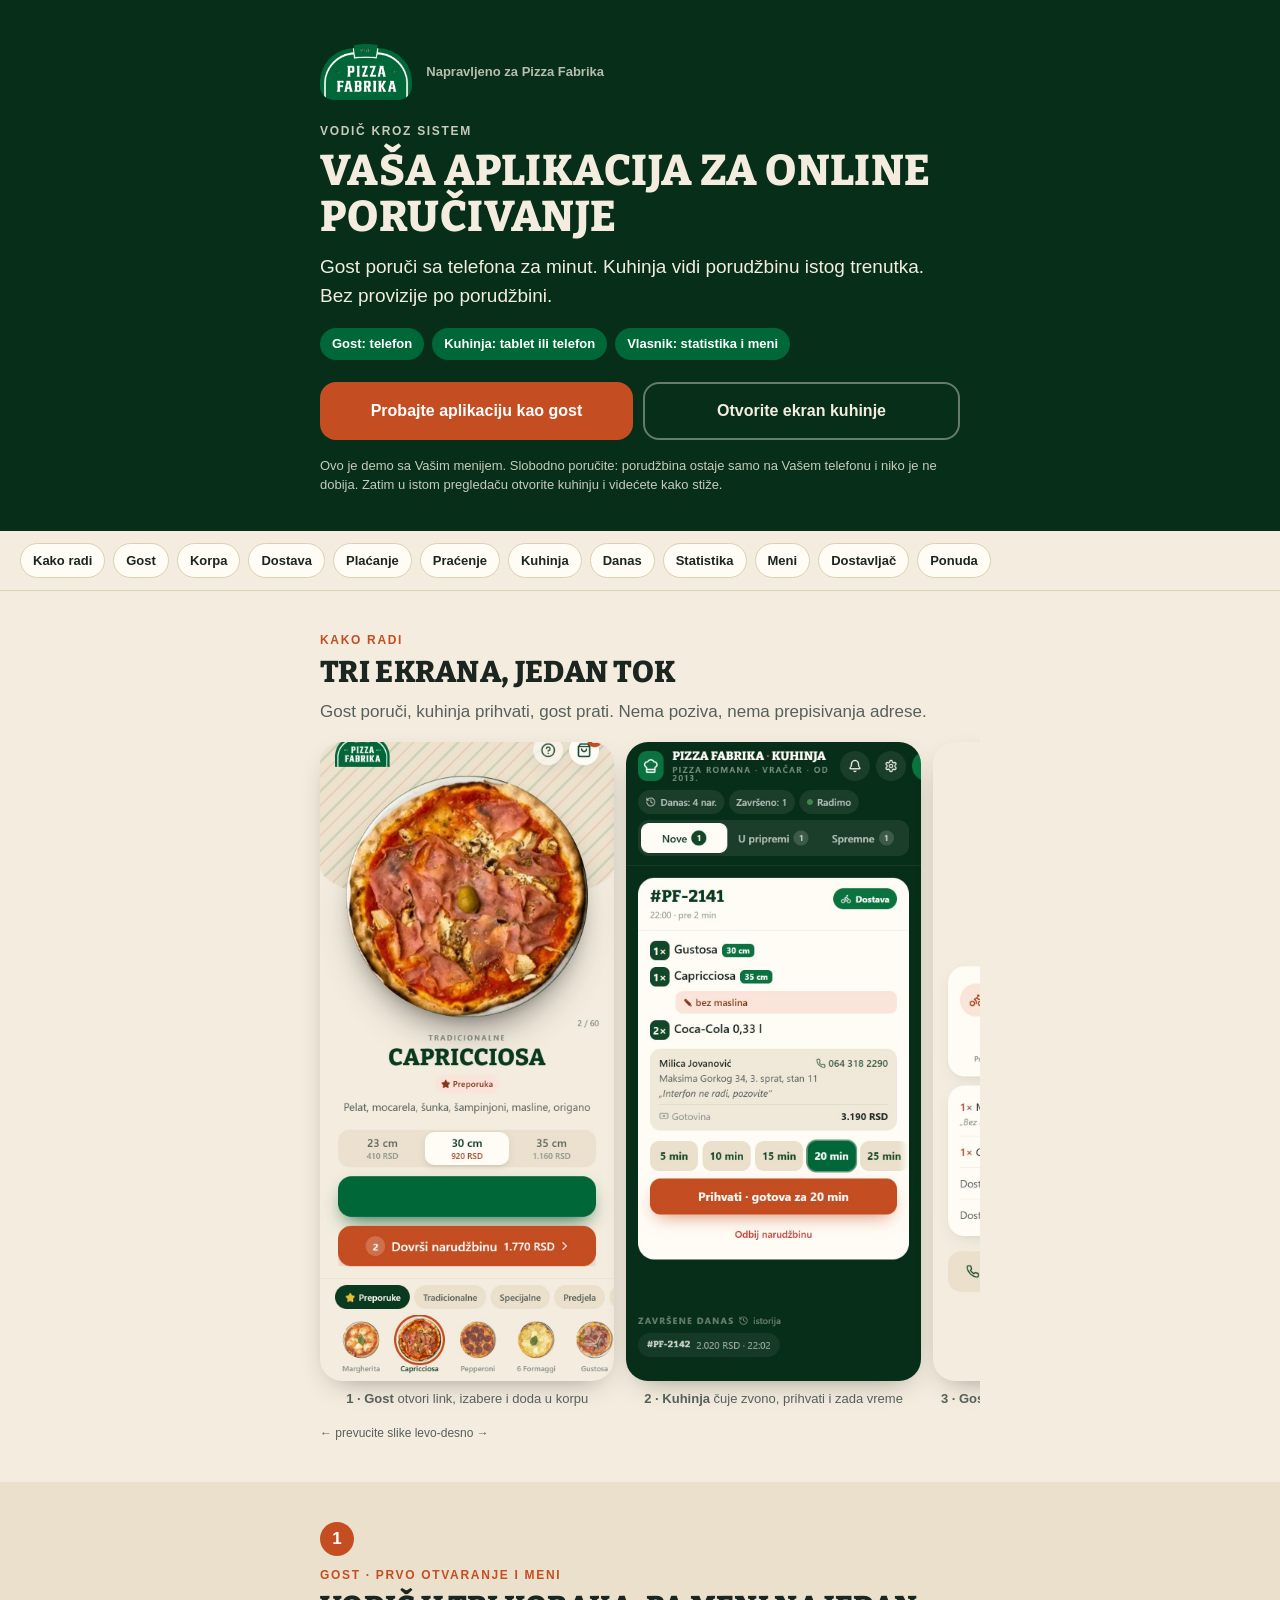
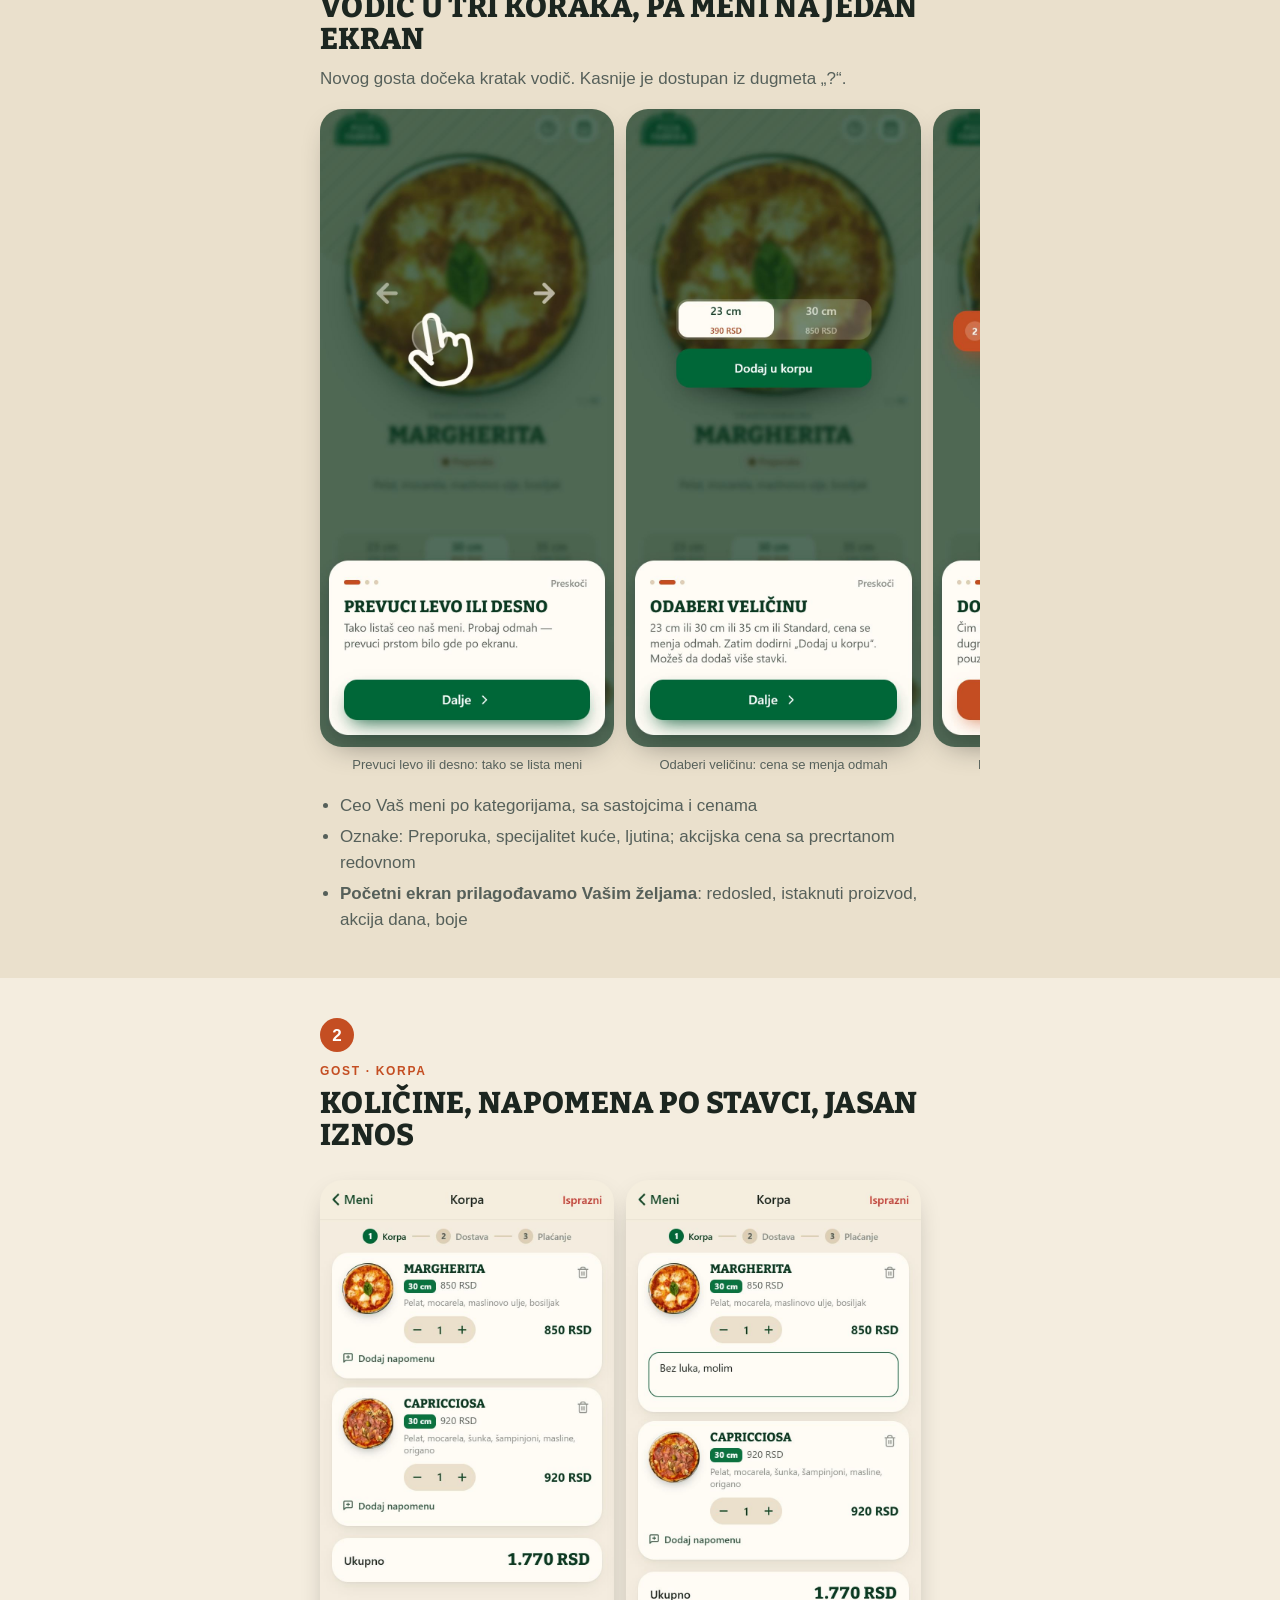
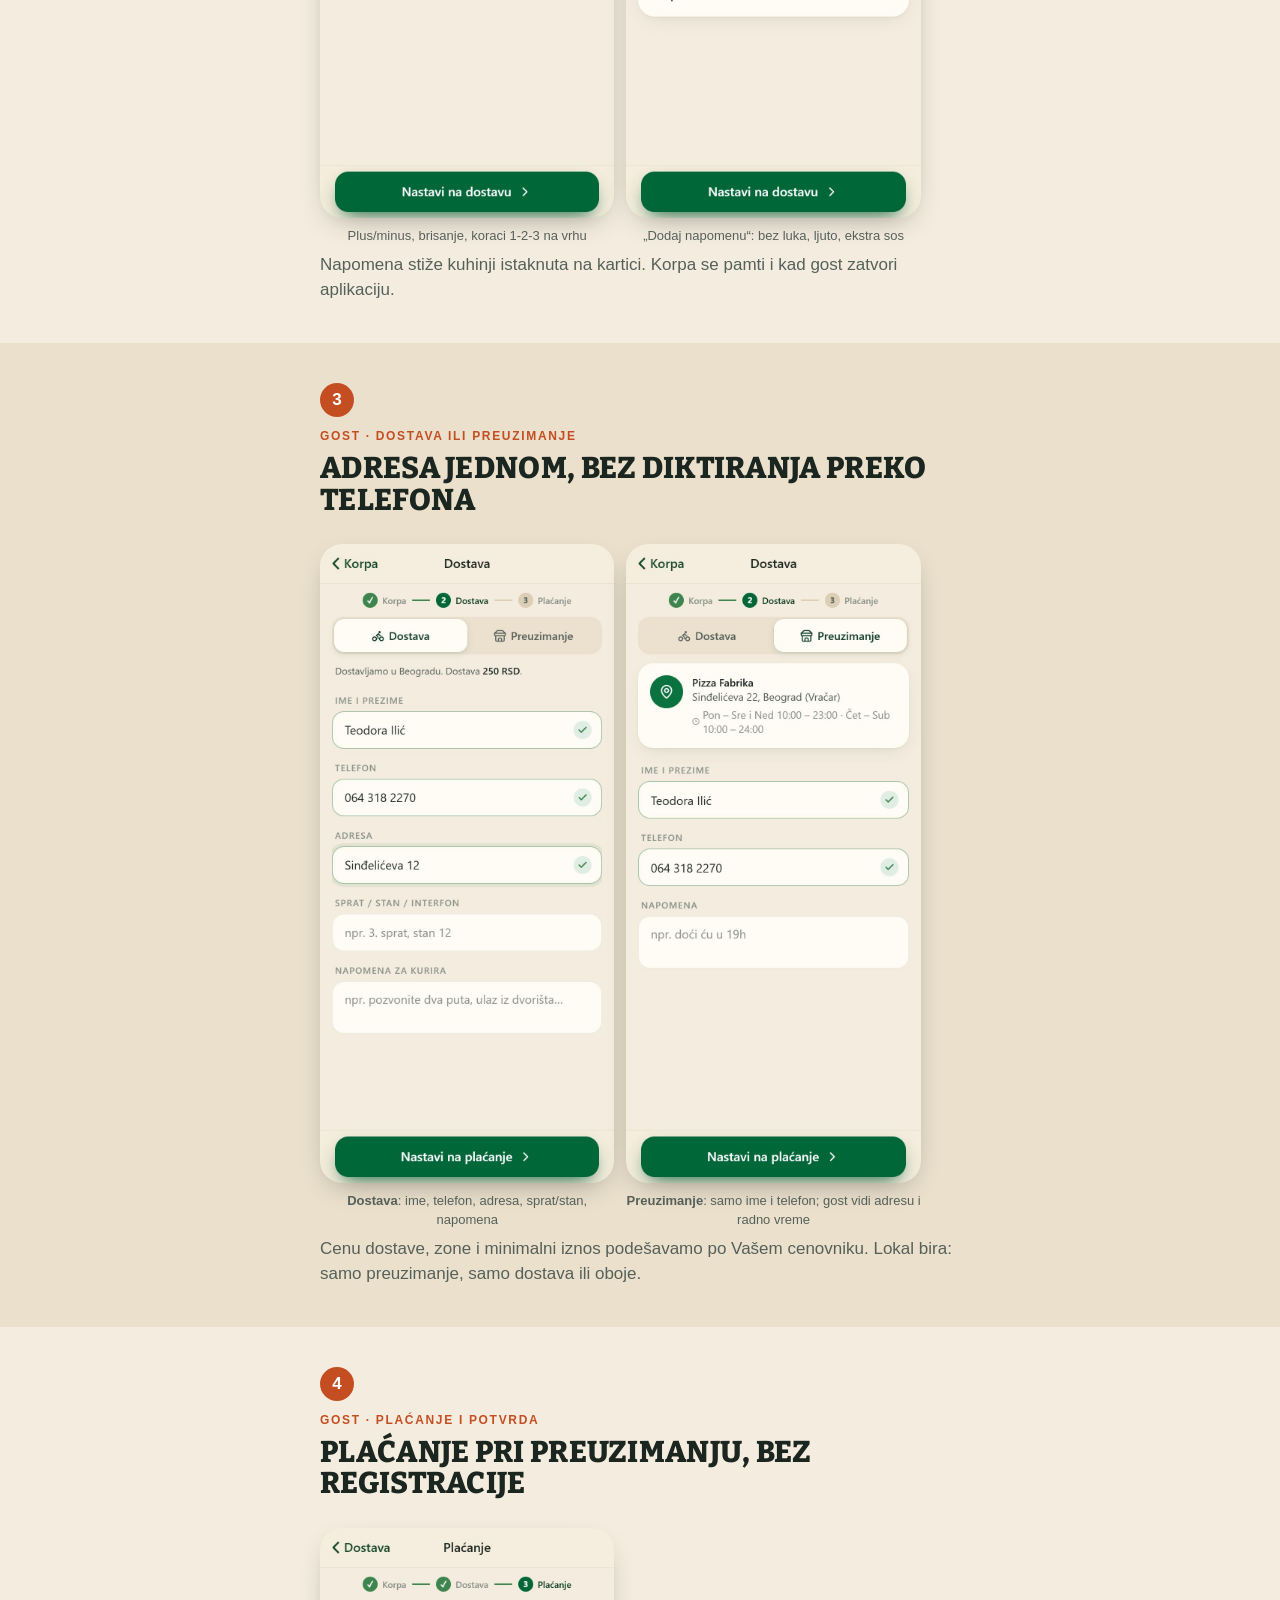
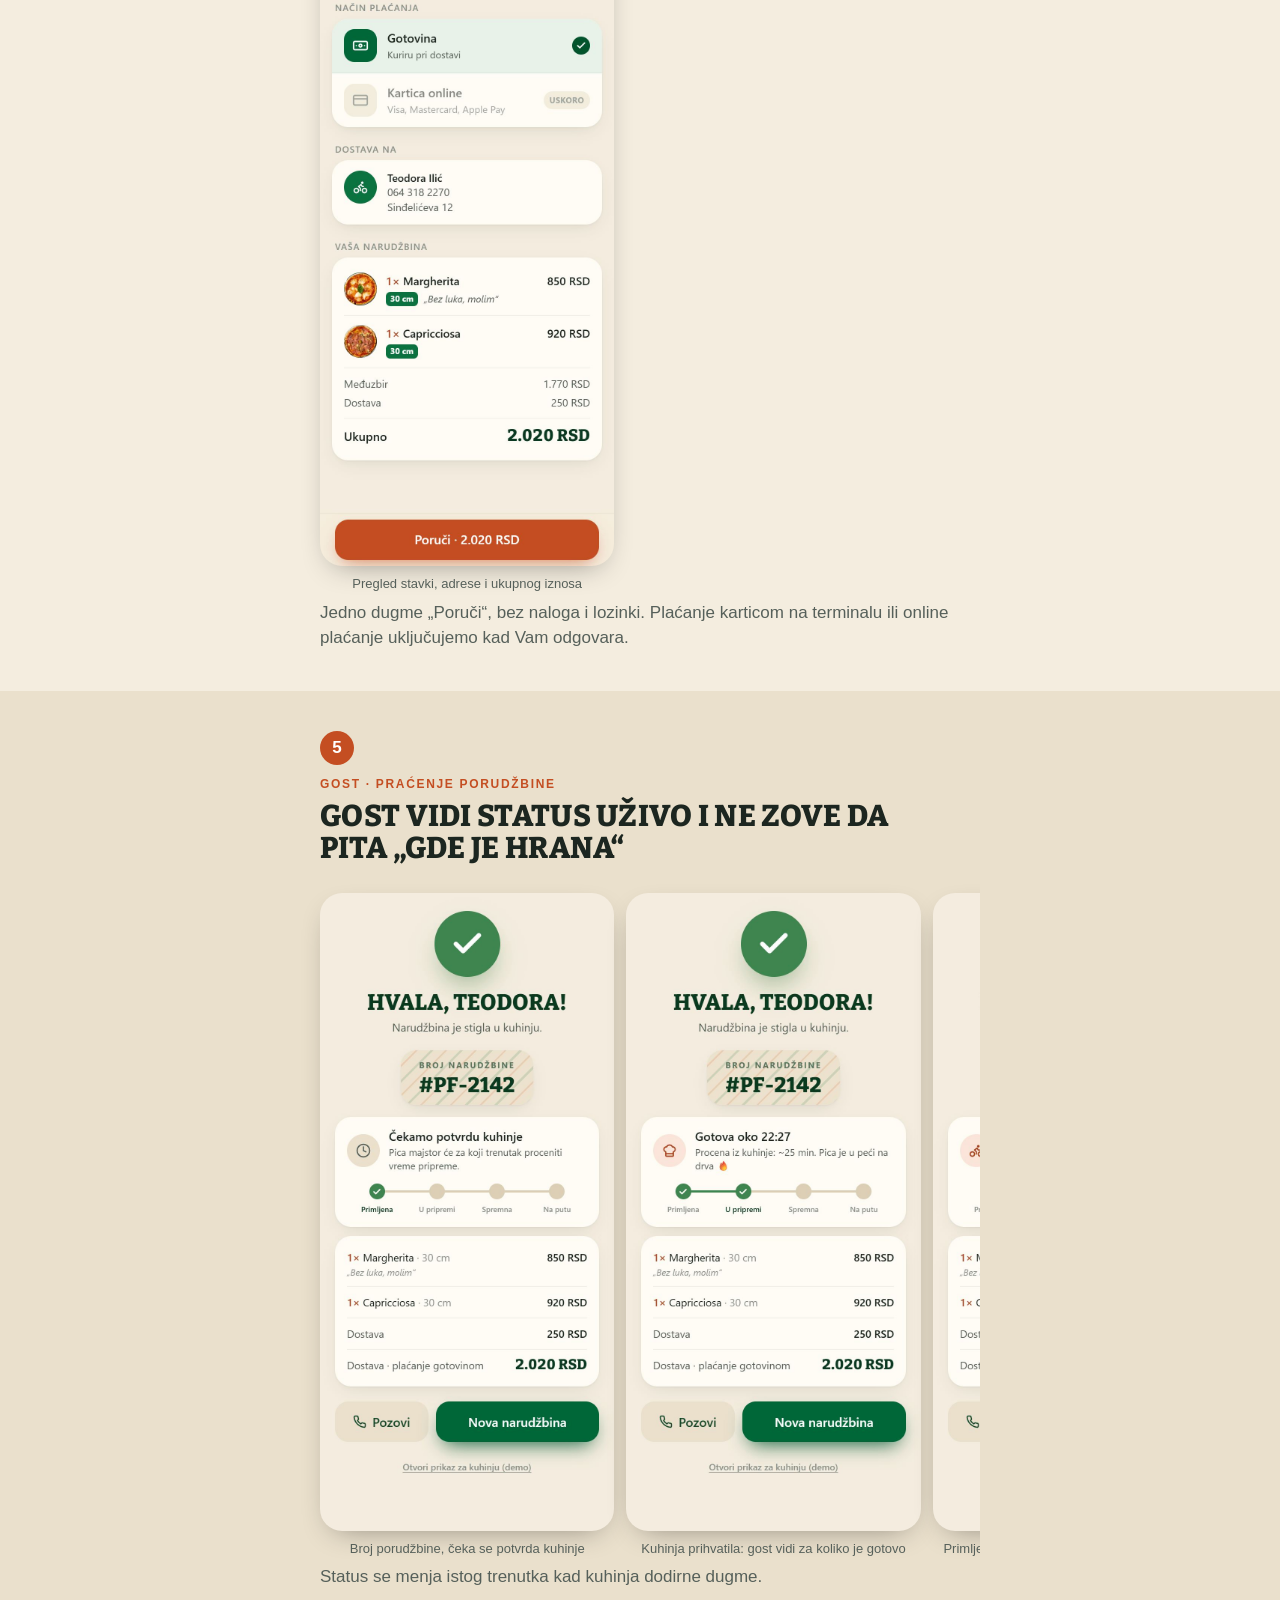
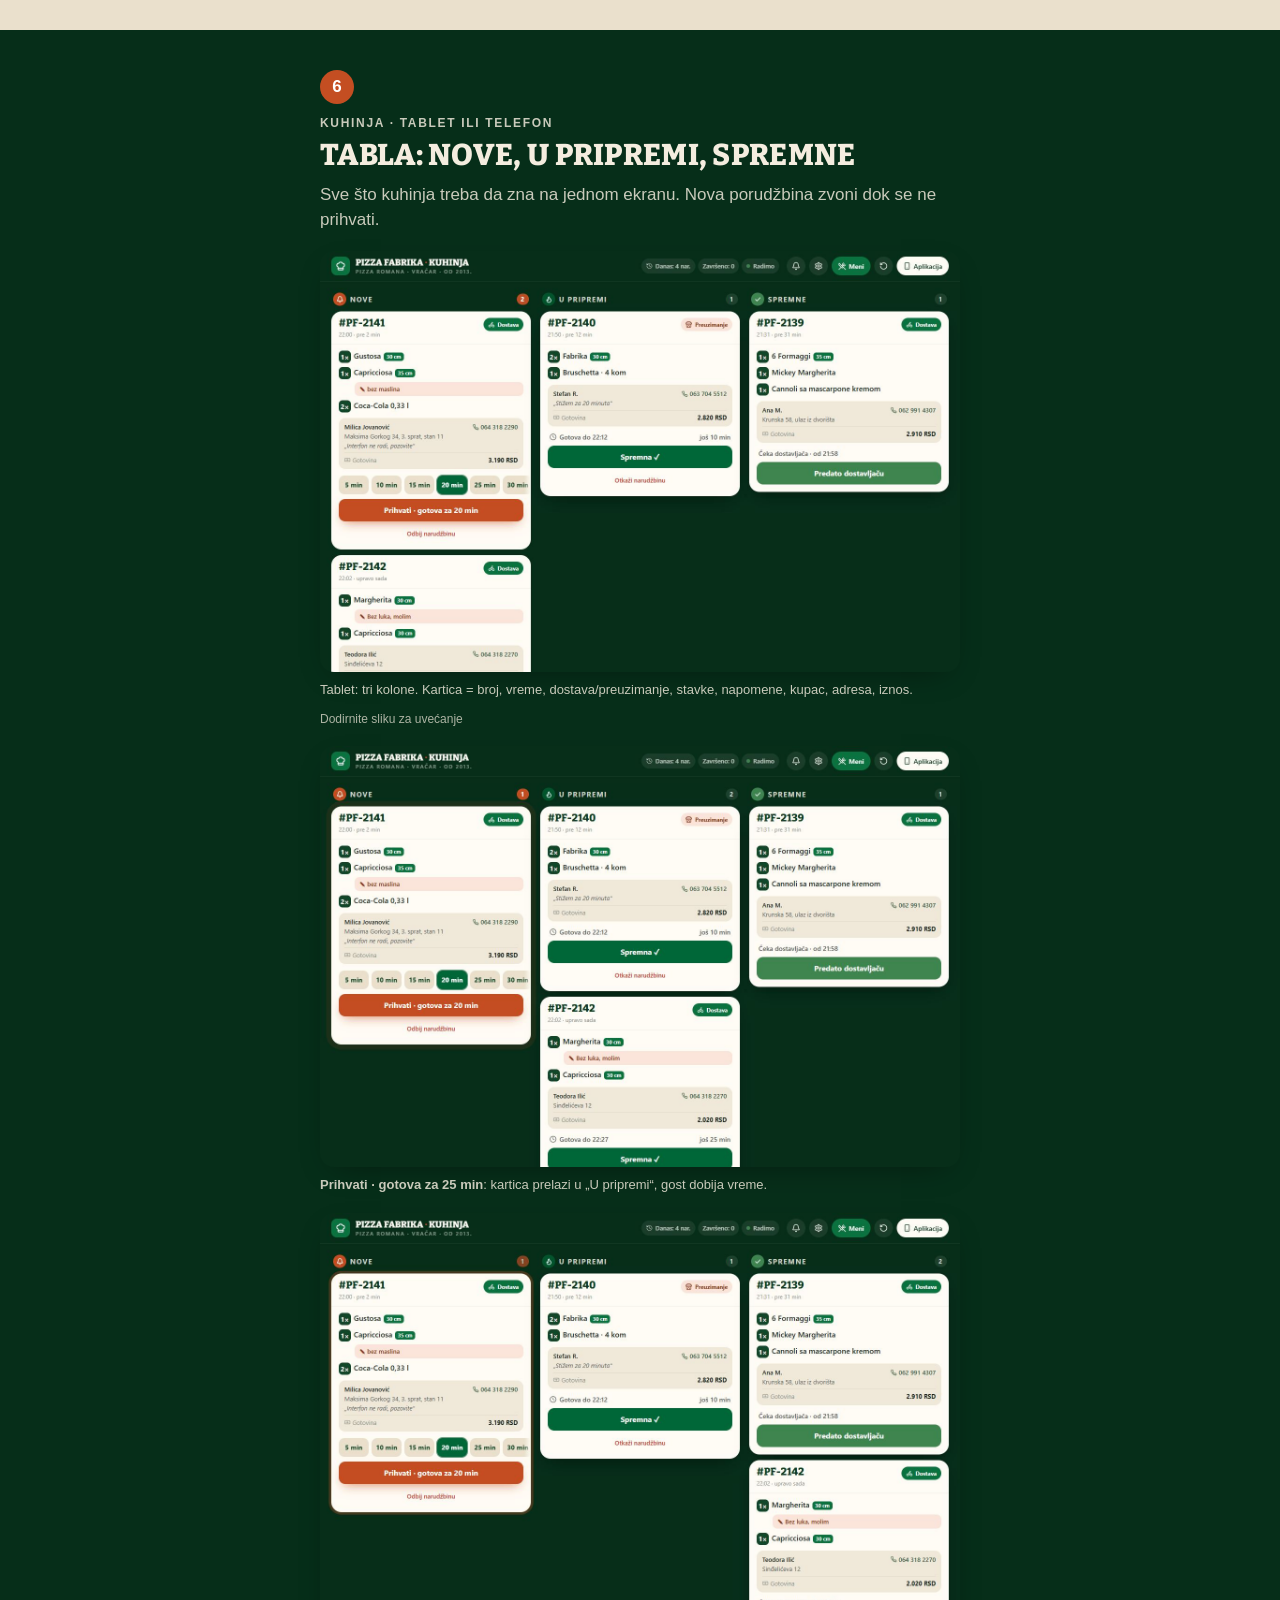
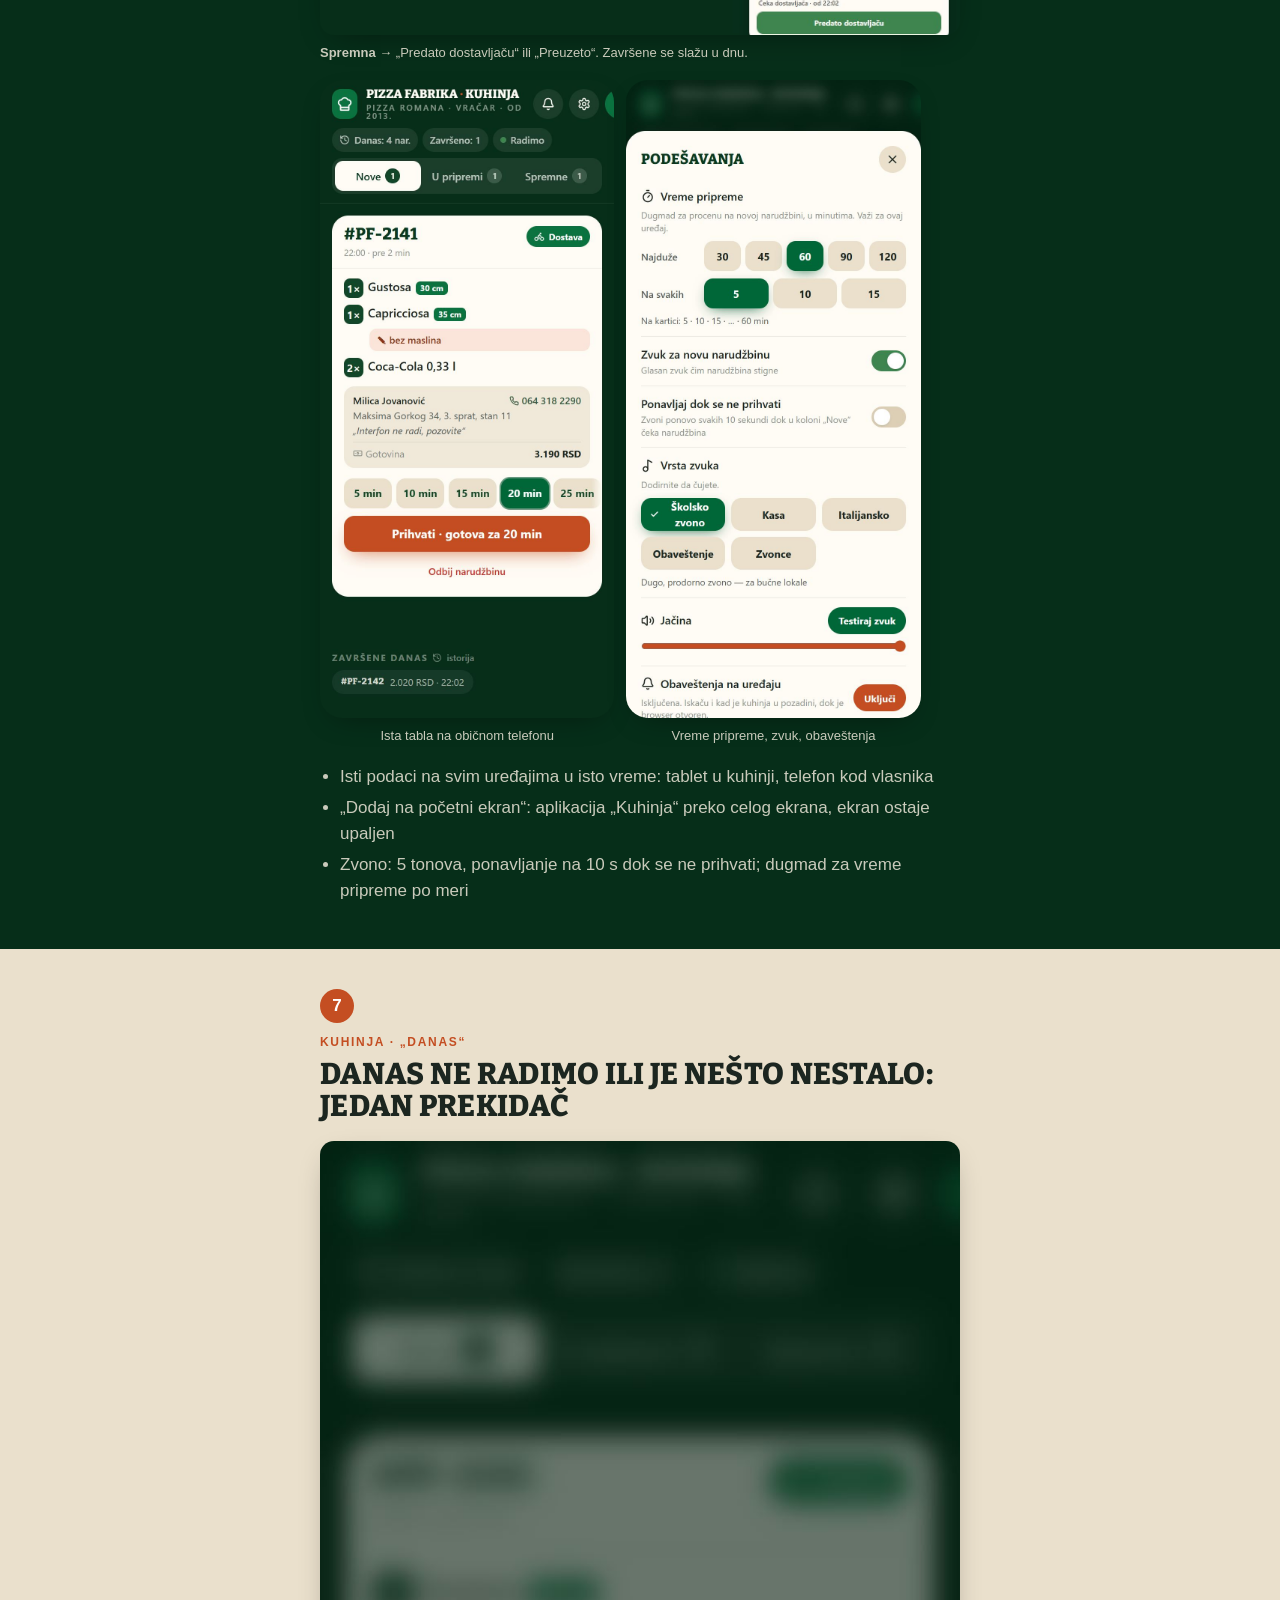
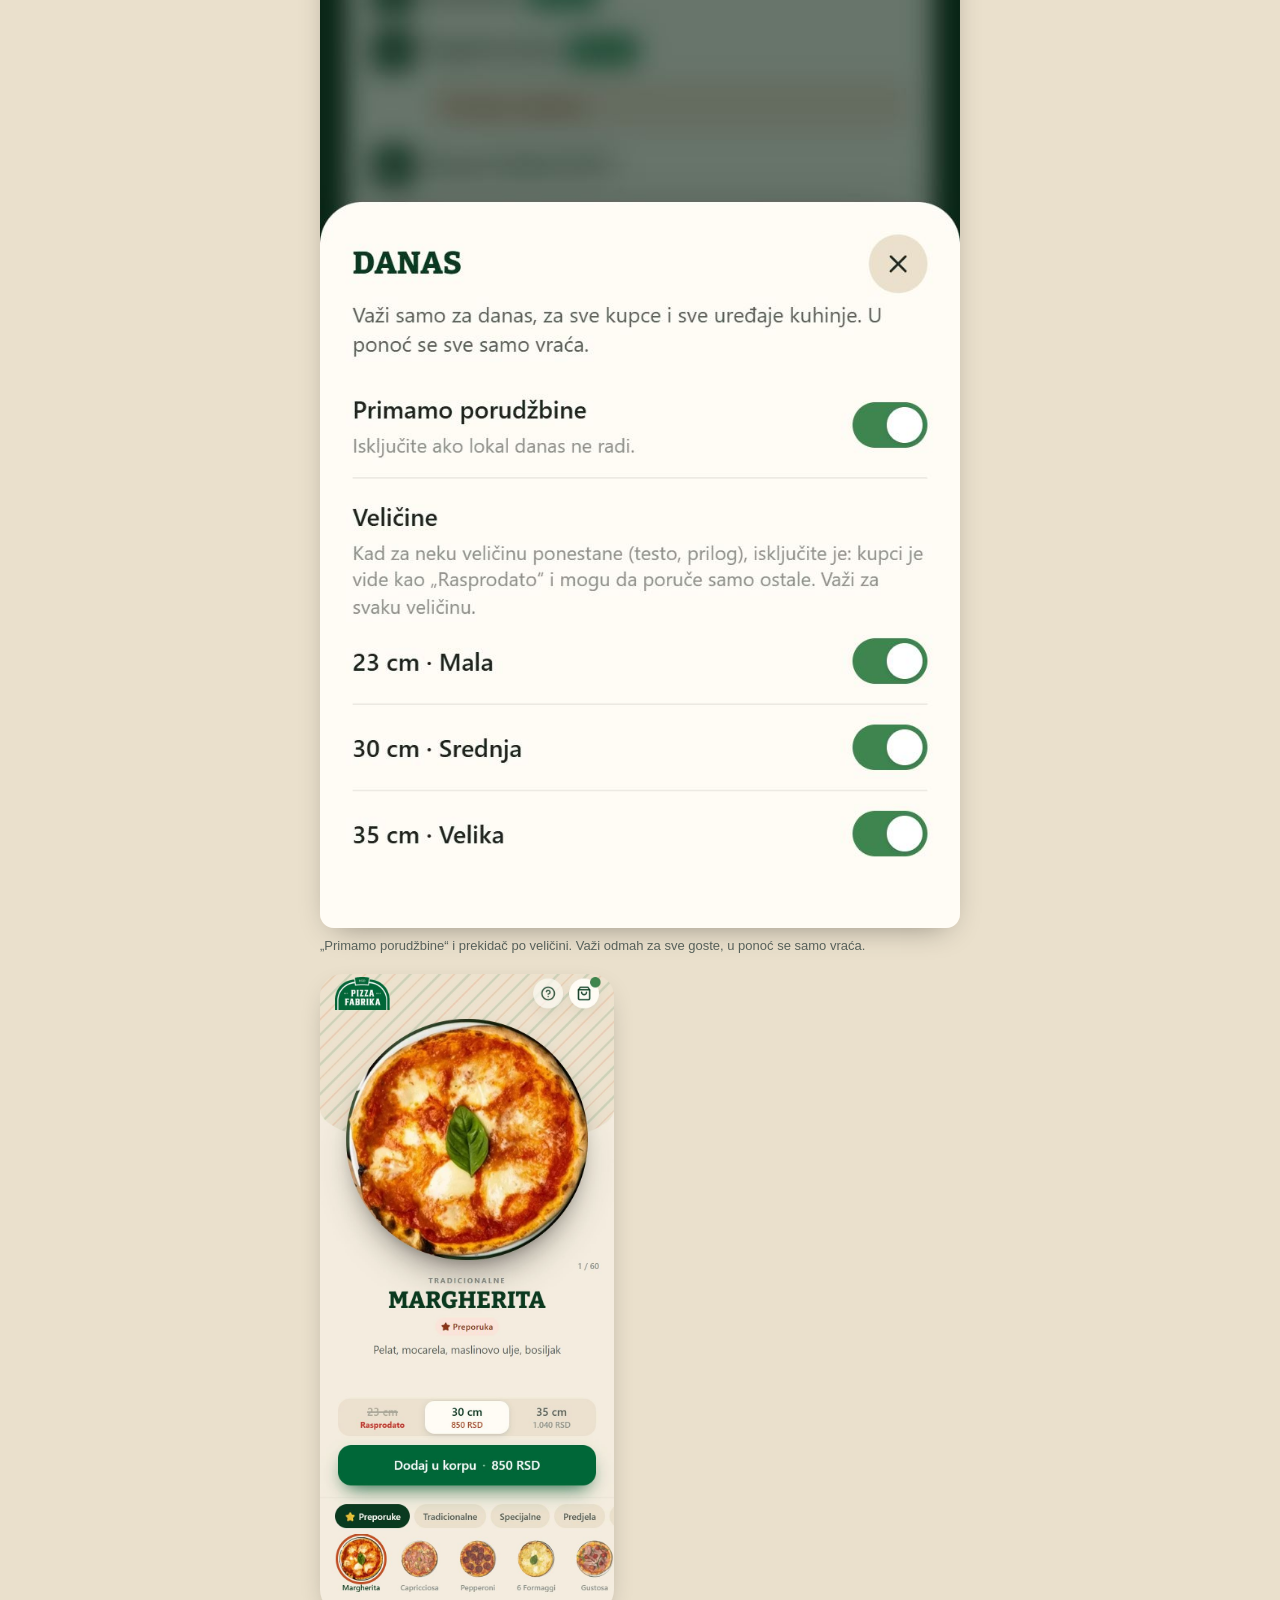
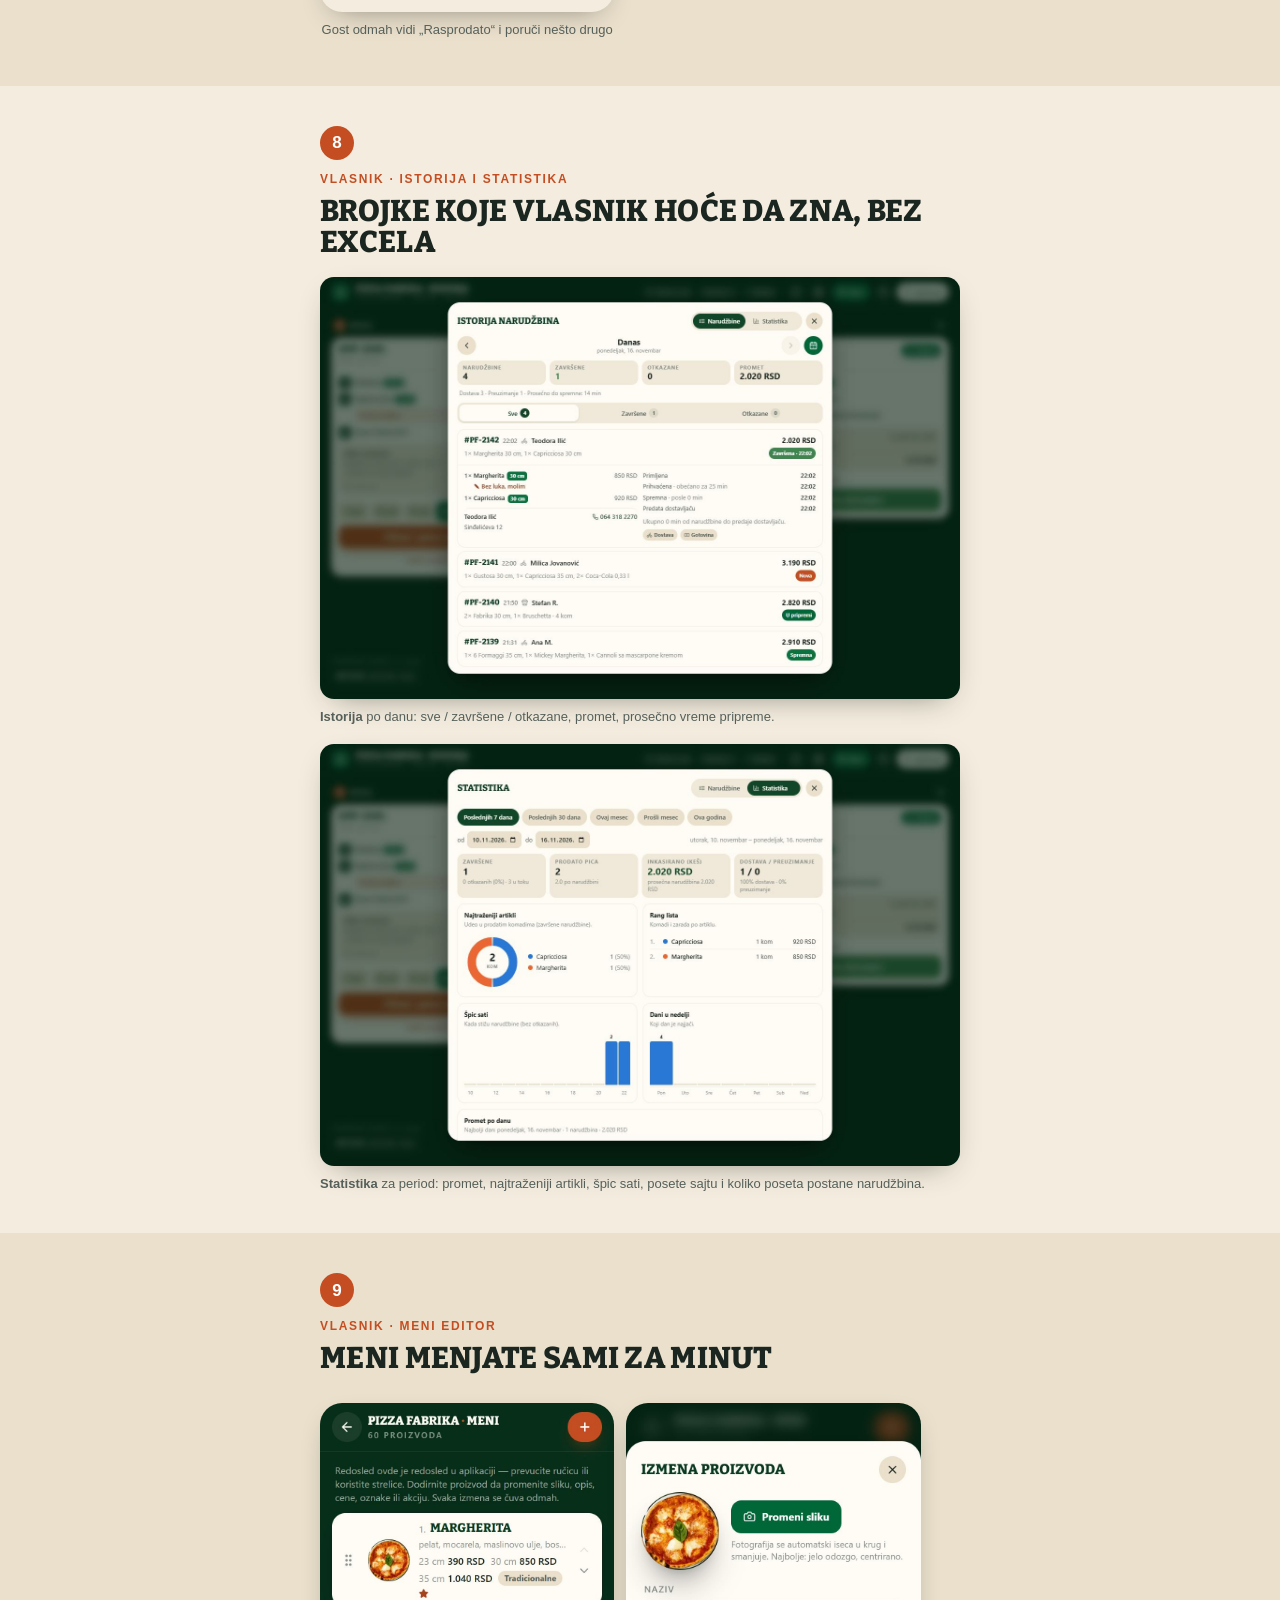
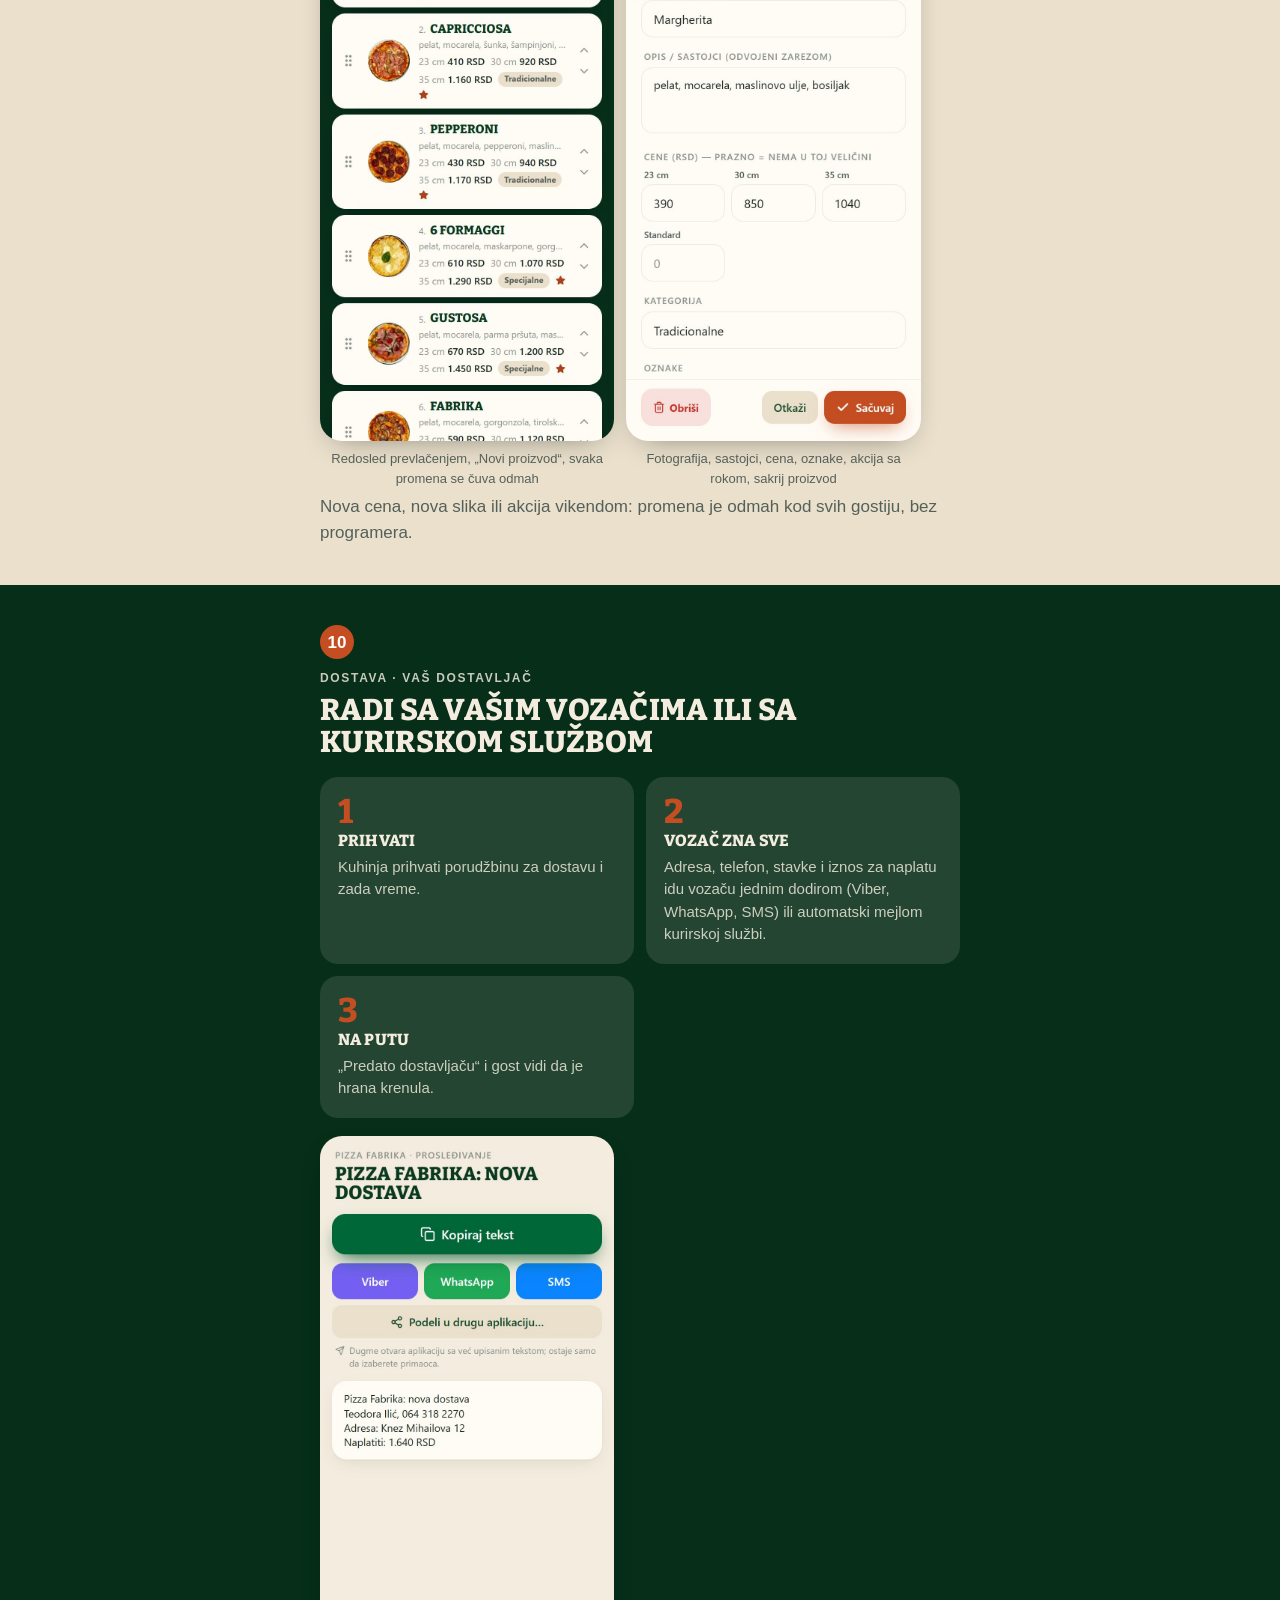
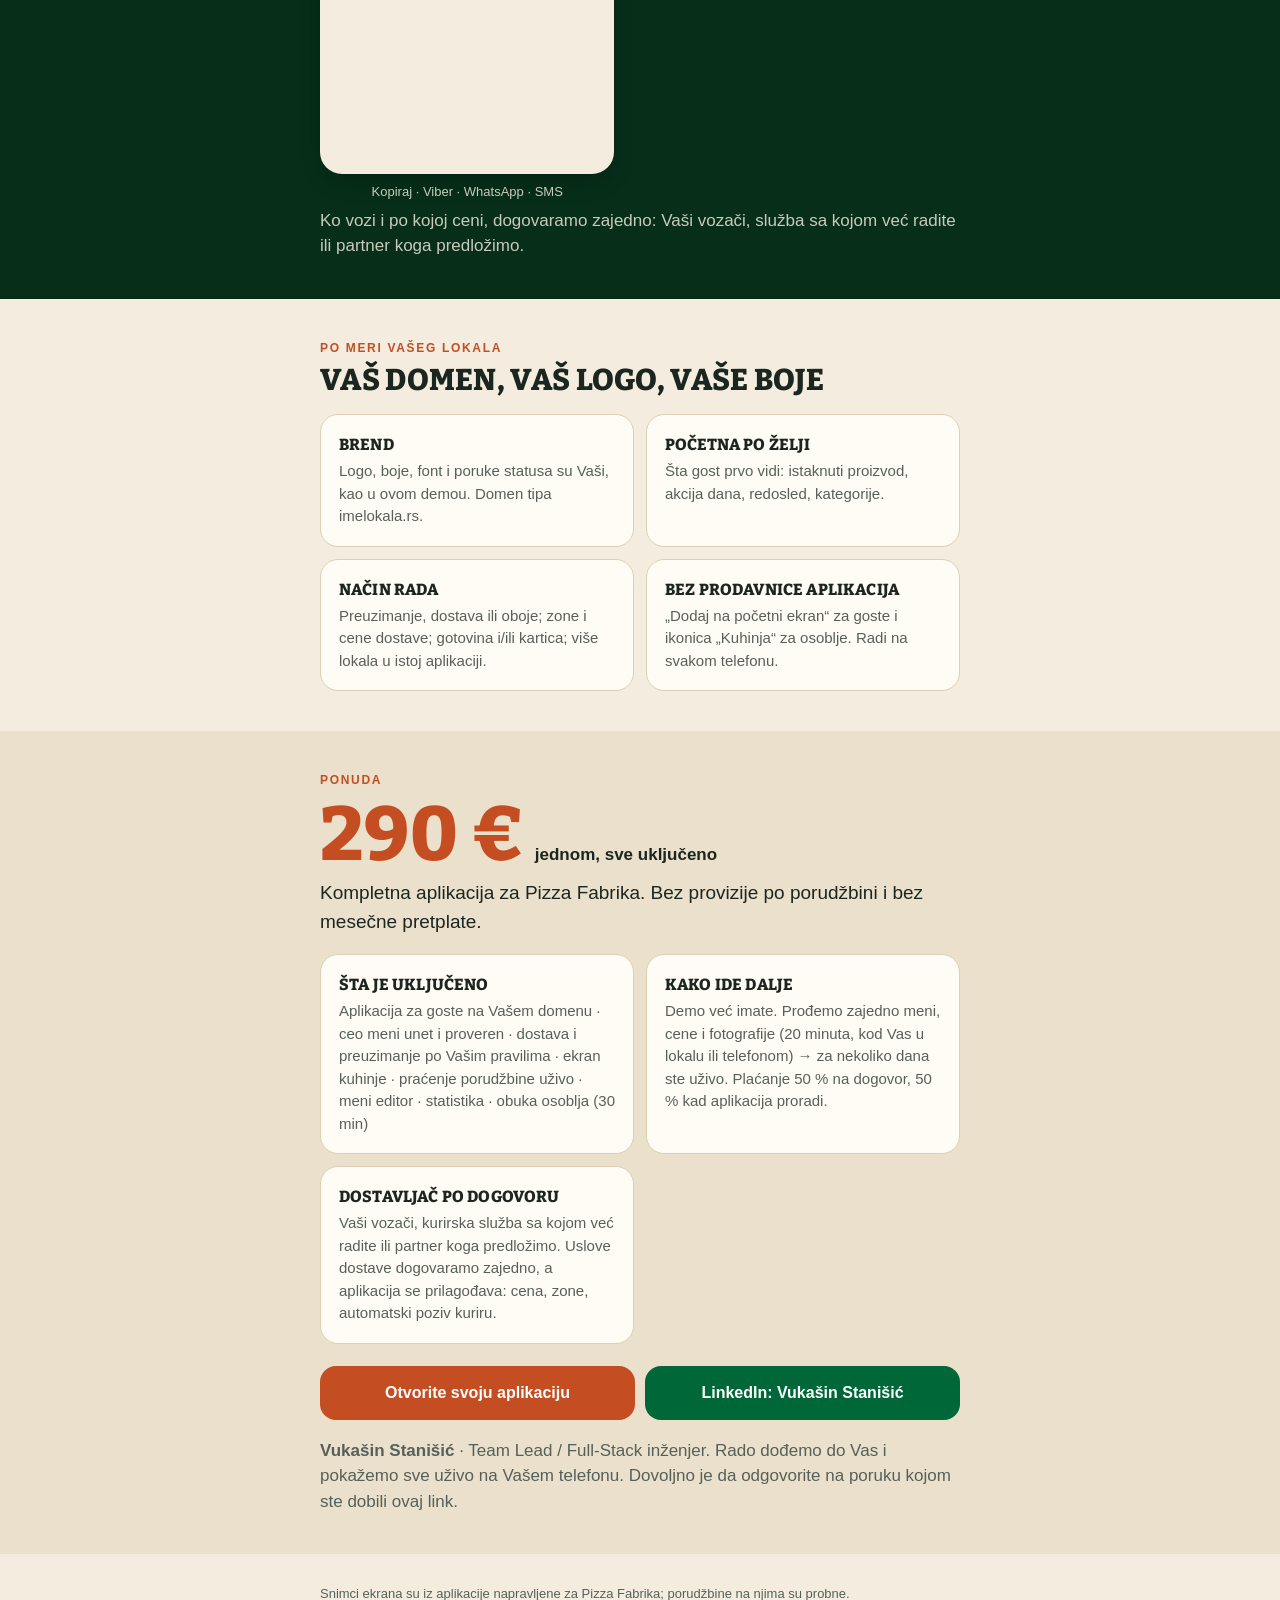
==== commit 55ec62bb: "Deploy fabrika from ordering-food-ns" ====
--- a/vodic/index.html
+++ b/vodic/index.html
@@ -302,7 +302,7 @@
   </div>
 </section>
 
-<footer><div class="wrap">Snimci ekrana su iz demo aplikacije napravljene za Pizza Fabrika; porudžbine na njima su probne. Ista aplikacija već radi u produkciji u Novom Sadu (pizzamore.rs).</div></footer>
+<footer><div class="wrap">Snimci ekrana su iz aplikacije napravljene za Pizza Fabrika; porudžbine na njima su probne.</div></footer>
 
 <div class="lb" id="lb"><button class="close" type="button">Zatvori ✕</button><img alt=""></div>
 <script>
